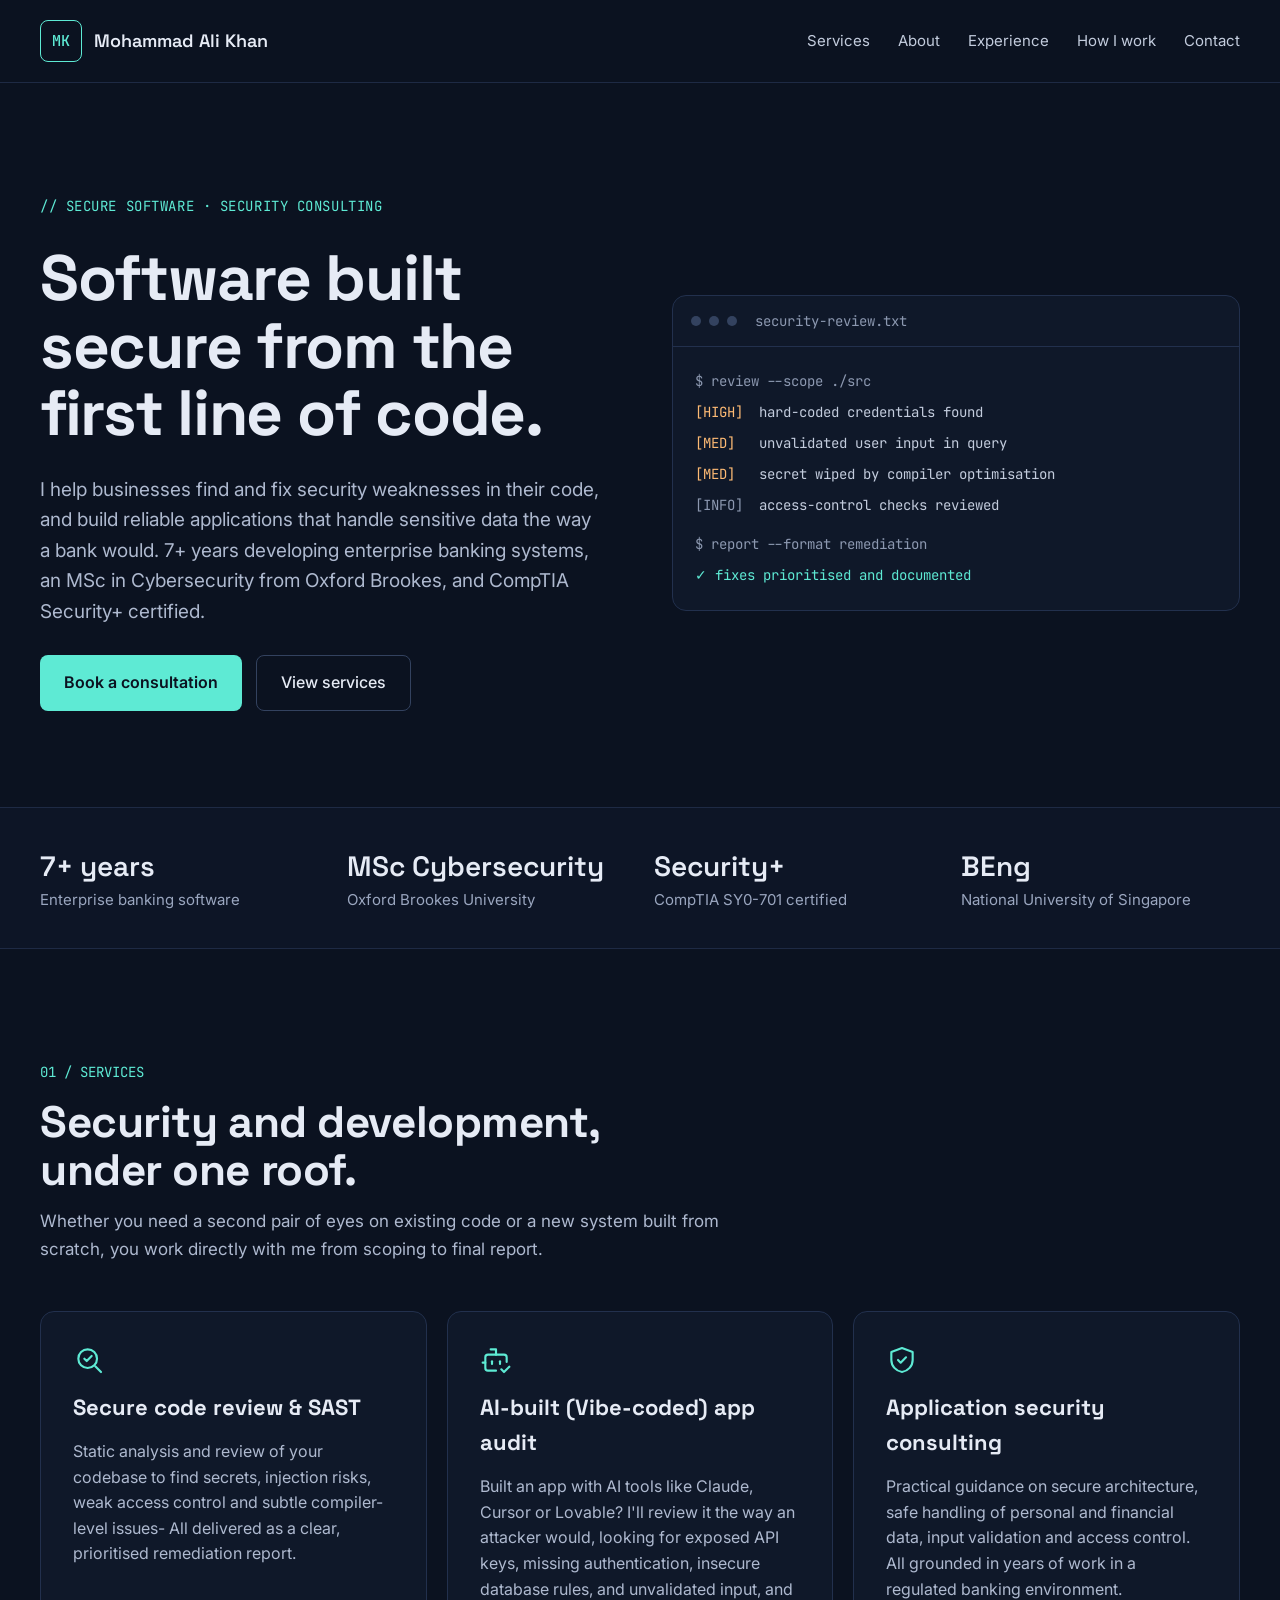
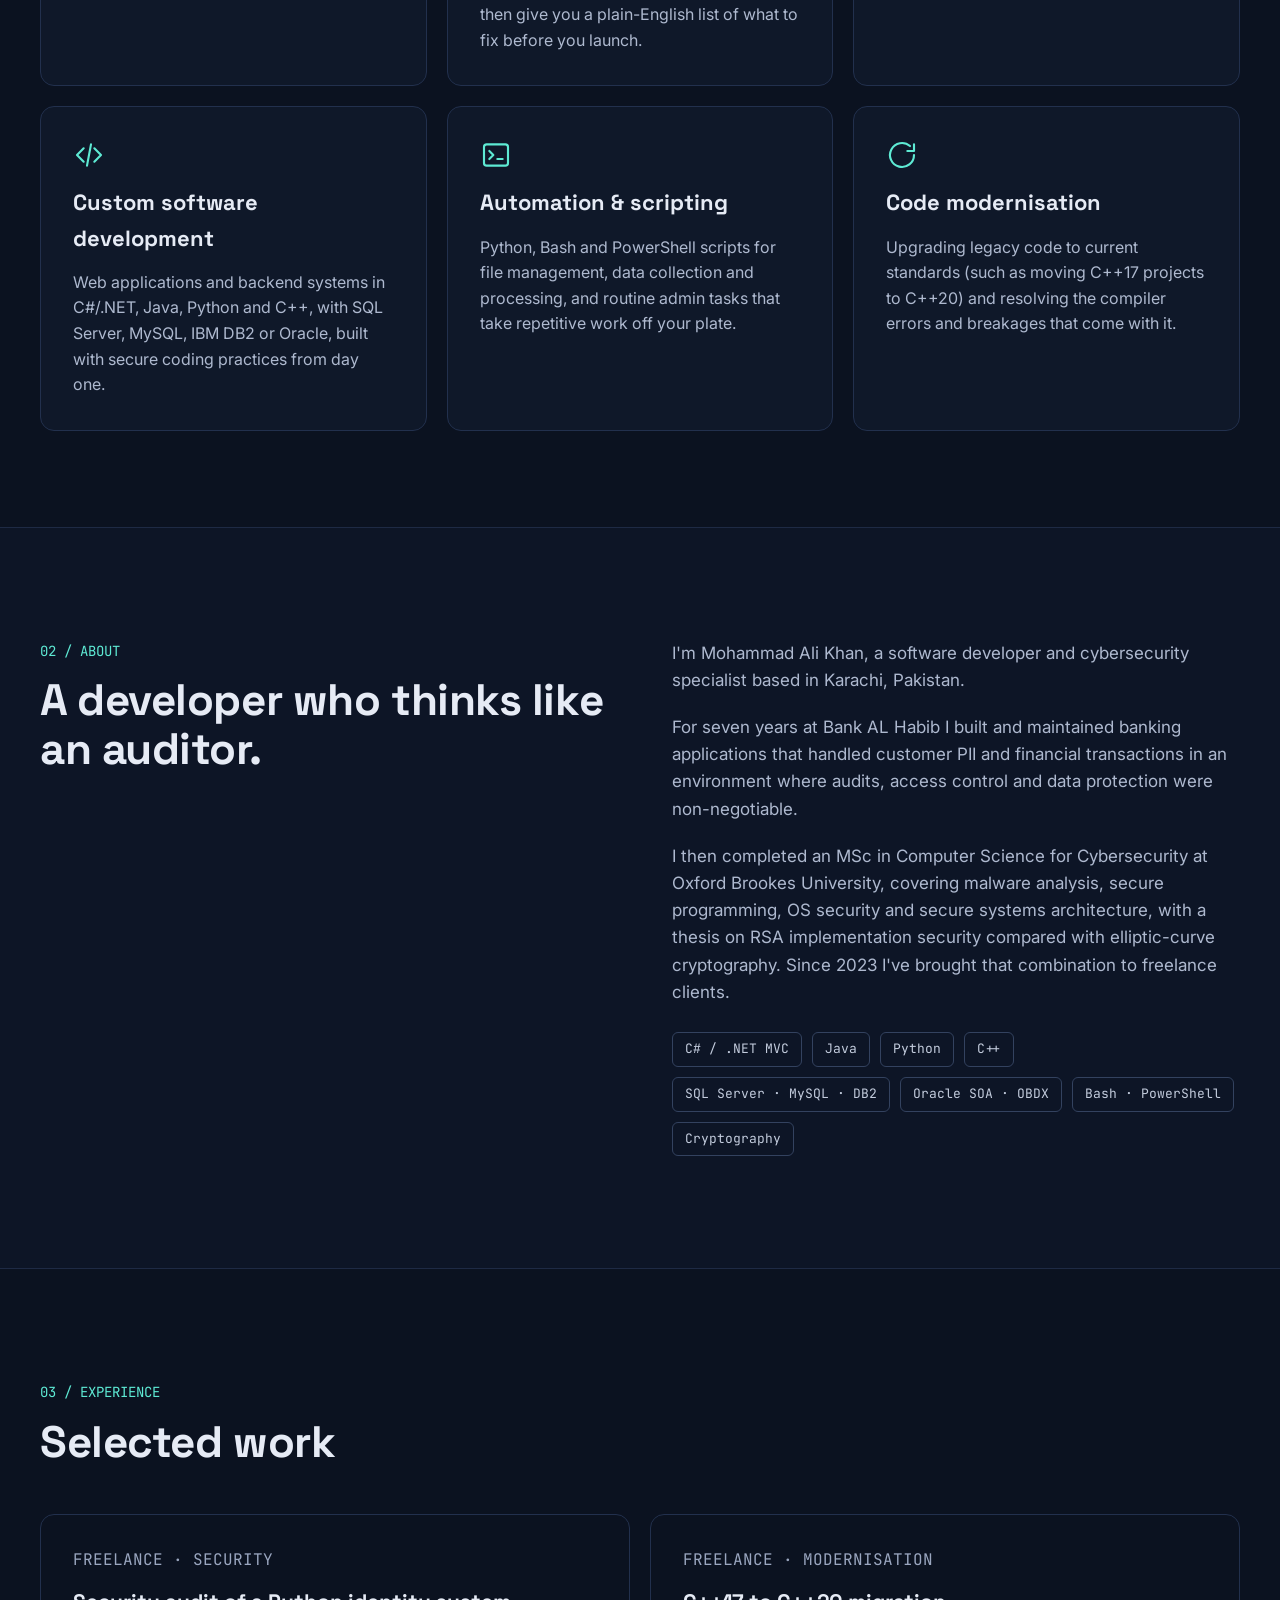
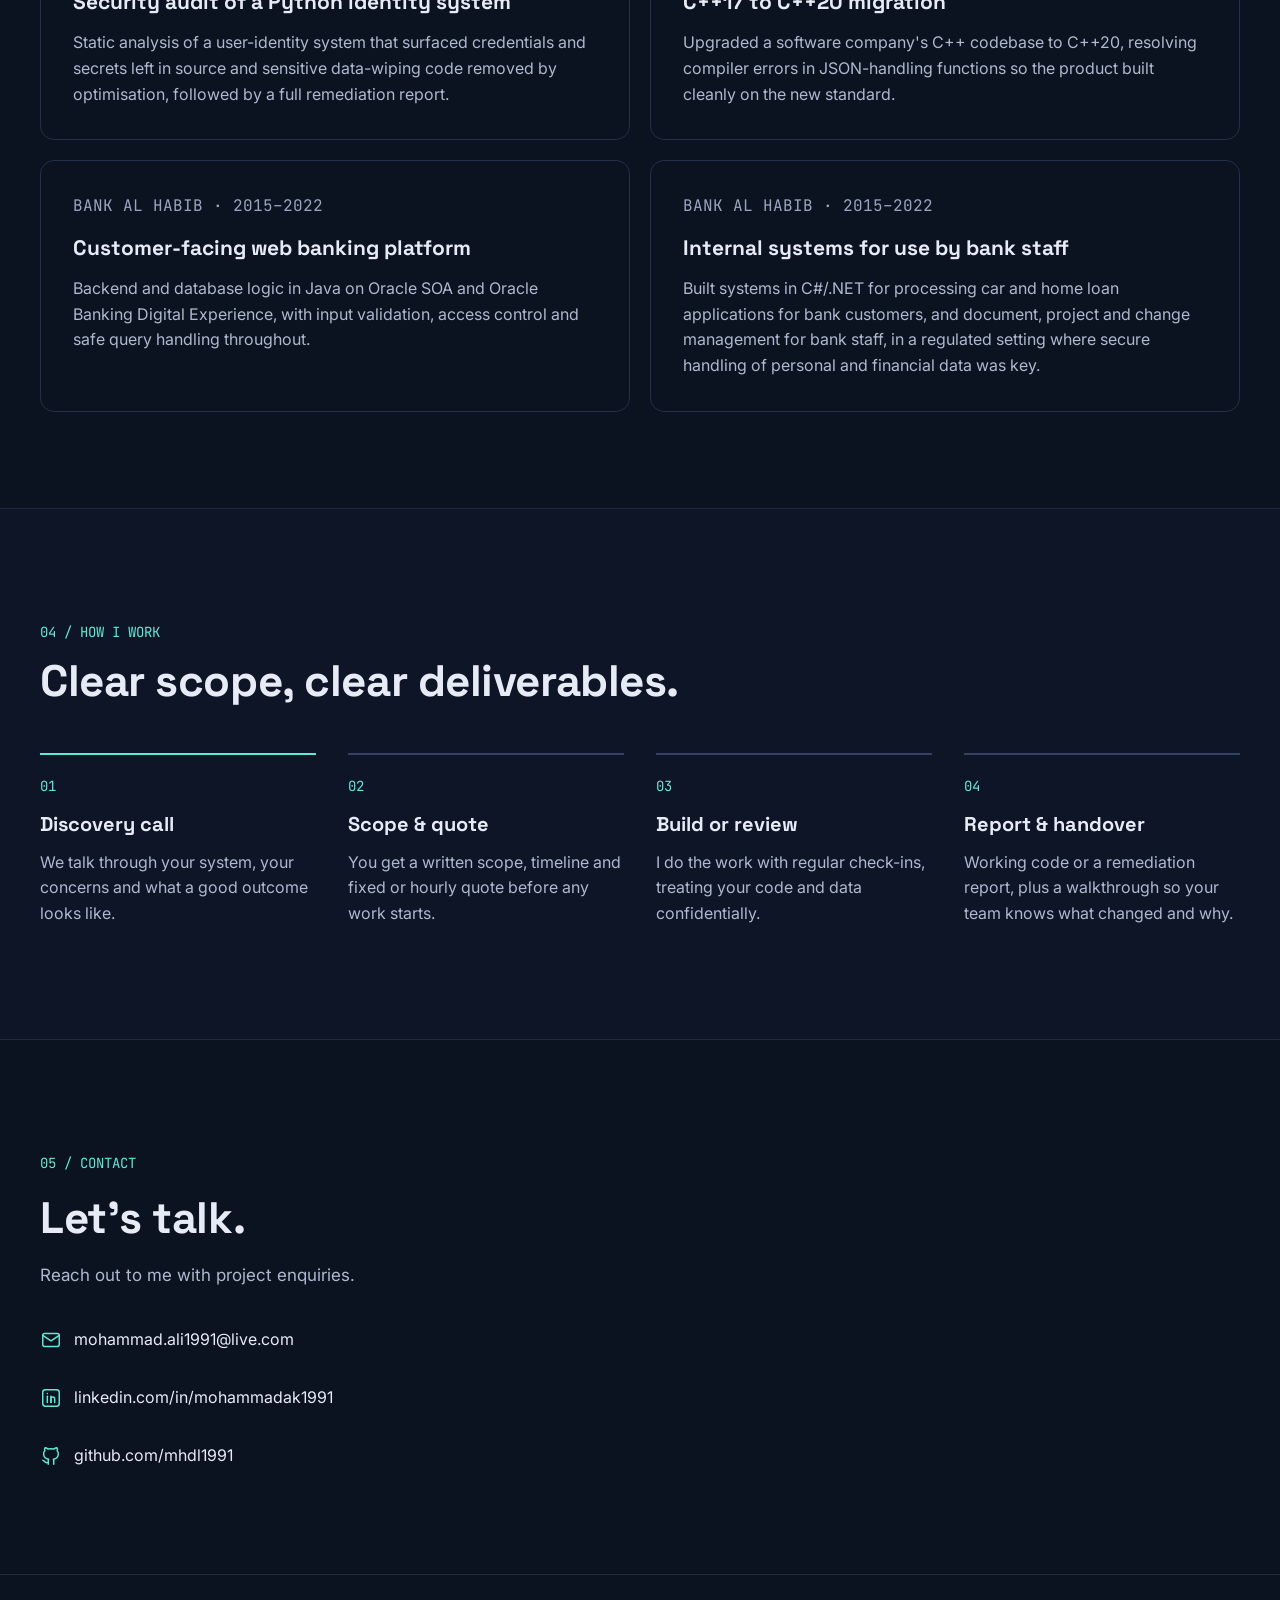
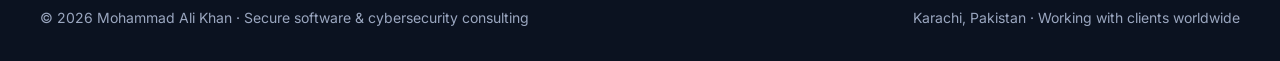
==== index.html @ 5bd1a035 "Updating the site Updating the site, need to check to make sure it goes to the new one" ====
<!doctype html>
<html lang="en">
<head>
<meta charset="utf-8">
<title>Mohammad Ali Khan - Secure Software &amp; Cybersecurity Consulting</title>
<meta name="viewport" content="width=device-width, initial-scale=1">
<link rel="preconnect" href="https://fonts.googleapis.com">
<link href="https://fonts.googleapis.com/css2?family=Inter:wght@400;500;600&amp;family=Space+Grotesk:wght@500;600;700&amp;family=JetBrains+Mono:wght@400;500&amp;display=swap" rel="stylesheet">
<link rel="stylesheet" href="styles.css">
</head>
<body>

<header class="site-header">
  <nav class="container nav" aria-label="Main">
    <a href="#top" class="brand">
      <span class="brand-mark">MK</span>
      <span class="brand-name">Mohammad Ali Khan</span>
    </a>
    <div class="nav-links">
      <a href="#services">Services</a>
      <a href="#about">About</a>
      <a href="#experience">Experience</a>
      <a href="#process">How I work</a>
      <a href="#contact">Contact</a>
    </div>
  </nav>
</header>

<main>

  <!-- ===== Hero ===== -->
  <section id="top" class="container hero">
    <div class="hero-copy">
      <p class="eyebrow">// SECURE SOFTWARE · SECURITY CONSULTING</p>
      <h1 class="hero-title">Software built secure from the first line of code.</h1>
      <p class="hero-lead">I help businesses find and fix security weaknesses in their code, and build reliable applications that handle sensitive data the way a bank would. 7+ years developing enterprise banking systems, an MSc in Cybersecurity from Oxford Brookes, and CompTIA Security+ certified.</p>
      <div class="hero-actions">
        <a href="#contact" class="btn btn-primary">Book a consultation</a>
        <a href="#services" class="btn btn-outline">View services</a>
      </div>
    </div>

    <div class="terminal">
      <div class="terminal-bar">
        <span class="terminal-dot"></span>
        <span class="terminal-dot"></span>
        <span class="terminal-dot"></span>
        <span class="terminal-file">security-review.txt</span>
      </div>
      <div class="terminal-body">
        <div class="t-cmd">$ review --scope ./src</div>
        <div><span class="t-label t-warn">[HIGH]</span> <span class="t-text">hard-coded credentials found</span></div>
        <div><span class="t-label t-warn">[MED]</span> <span class="t-text">unvalidated user input in query</span></div>
        <div><span class="t-label t-warn">[MED]</span> <span class="t-text">secret wiped by compiler optimisation</span></div>
        <div><span class="t-label t-info">[INFO]</span> <span class="t-text">access-control checks reviewed</span></div>
        <div class="t-cmd t-cmd-gap">$ report --format remediation</div>
        <div class="t-ok">✓ fixes prioritised and documented</div>
      </div>
    </div>
  </section>

  <!-- ===== Credentials ===== -->
  <section class="credentials" aria-label="Credentials">
    <div class="container credentials-grid">
      <div><p class="cred-value">7+ years</p><p class="cred-label">Enterprise banking software</p></div>
      <div><p class="cred-value">MSc Cybersecurity</p><p class="cred-label">Oxford Brookes University</p></div>
      <div><p class="cred-value">Security+</p><p class="cred-label">CompTIA SY0-701 certified</p></div>
      <div><p class="cred-value">BEng</p><p class="cred-label">National University of Singapore</p></div>
    </div>
  </section>

  <!-- ===== Services ===== -->
  <section id="services" class="container section stack-lg">
    <div class="section-head">
      <p class="eyebrow">01 / SERVICES</p>
      <h2 class="section-title">Security and development, under one roof.</h2>
      <p class="muted">Whether you need a second pair of eyes on existing code or a new system built from scratch, you work directly with me from scoping to final report.</p>
    </div>

    <div class="card-grid">
      <article class="card card-filled">
        <svg class="icon" aria-hidden="true" width="32" height="32" viewBox="0 0 24 24" fill="none" stroke-width="1.6" stroke-linecap="round" stroke-linejoin="round"><circle cx="11" cy="11" r="7"></circle><path d="M21 21l-4.3-4.3"></path><path d="M8.5 11l1.8 1.8L14 9"></path></svg>
        <h3>Secure code review &amp; SAST</h3>
        <p>Static analysis and review of your codebase to find secrets, injection risks, weak access control and subtle compiler-level issues- All delivered as a clear, prioritised remediation report.</p>
      </article>
	  
	  <article class="card card-filled">
		<svg class="icon" aria-hidden="true" width="32" height="32" viewBox="0 0 24 24" fill="none" stroke-width="1.6" stroke-linecap="round" stroke-linejoin="round"><path d="M12 8V4H8"/><path d="M15 13v2"/><path d="m16 19 2 2 4-4"/><path d="M2 14h2"/><path d="M20 13.5V10a2 2 0 0 0-2-2H6a2 2 0 0 0-2 2v8a2 2 0 0 0 2 2h6"/><path d="M9 13v2"/></svg>
        <h3>AI-built (Vibe-coded) app audit</h3>
        <p>Built an app with AI tools like Claude, Cursor or Lovable? I'll review it the way an attacker would, looking for exposed API keys, missing authentication, insecure database rules, and unvalidated input, and then give you a plain-English list of what to fix before you launch.</p>
      </article>

      <article class="card card-filled">
        <svg class="icon" aria-hidden="true" width="32" height="32" viewBox="0 0 24 24" fill="none" stroke-width="1.6" stroke-linecap="round" stroke-linejoin="round"><path d="M12 3l8 3v6c0 4.5-3.4 8.2-8 9-4.6-.8-8-4.5-8-9V6l8-3z"></path><path d="M9 12l2 2 4-4"></path></svg>
        <h3>Application security consulting</h3>
        <p>Practical guidance on secure architecture, safe handling of personal and financial data, input validation and access control. All grounded in years of work in a regulated banking environment.</p>
      </article>

      <article class="card card-filled">
        <svg class="icon" aria-hidden="true" width="32" height="32" viewBox="0 0 24 24" fill="none" stroke-width="1.6" stroke-linecap="round" stroke-linejoin="round"><path d="M8 7l-5 5 5 5"></path><path d="M16 7l5 5-5 5"></path><path d="M13.5 4l-3 16"></path></svg>
        <h3>Custom software development</h3>
        <p>Web applications and backend systems in C#/.NET, Java, Python and C++, with SQL Server, MySQL, IBM DB2 or Oracle, built with secure coding practices from day one.</p>
      </article>

      <article class="card card-filled">
        <svg class="icon" aria-hidden="true" width="32" height="32" viewBox="0 0 24 24" fill="none" stroke-width="1.6" stroke-linecap="round" stroke-linejoin="round"><rect x="3" y="4" width="18" height="16" rx="2"></rect><path d="M7 9l3 3-3 3"></path><path d="M13 15h4"></path></svg>
        <h3>Automation &amp; scripting</h3>
        <p>Python, Bash and PowerShell scripts for file management, data collection and processing, and routine admin tasks that take repetitive work off your plate.</p>
      </article>

      <article class="card card-filled">
        <svg class="icon" aria-hidden="true" width="32" height="32" viewBox="0 0 24 24" fill="none" stroke-width="1.6" stroke-linecap="round" stroke-linejoin="round"><path d="M21 12a9 9 0 1 1-3-6.7"></path><path d="M21 4v5h-5"></path></svg>
        <h3>Code modernisation</h3>
        <p>Upgrading legacy code to current standards (such as moving C++17 projects to C++20) and resolving the compiler errors and breakages that come with it.</p>
      </article>

      <!-- <article class="card card-filled"> -->
        <!-- <svg class="icon" aria-hidden="true" width="32" height="32" viewBox="0 0 24 24" fill="none" stroke-width="1.6" stroke-linecap="round" stroke-linejoin="round"><path d="M9 3h6"></path><path d="M10 3v5L5 18a2 2 0 0 0 1.8 3h10.4A2 2 0 0 0 19 18l-5-10V3"></path><path d="M7.5 14h9"></path></svg> -->
        <!-- <h3>Testing &amp; QA</h3> -->
        <!-- <p>Hands-on testing of software to uncover bugs and usability problems before your users do, with a structured feedback report your team can act on.</p> -->
      <!-- </article> -->
    </div>
  </section>

  <!-- ===== About ===== -->
  <section id="about" class="section-alt">
    <div class="container two-col">
      <div class="section-head">
        <p class="eyebrow">02 / ABOUT</p>
        <h2 class="section-title">A developer who thinks like an auditor.</h2>
      </div>
      <div class="about-body">
        <p>I'm Mohammad Ali Khan, a software developer and cybersecurity specialist based in Karachi, Pakistan.</p>
        <p>For seven years at Bank AL Habib I built and maintained banking applications that handled customer PII and financial transactions in an environment where audits, access control and data protection were non-negotiable.</p>
        <p>I then completed an MSc in Computer Science for Cybersecurity at Oxford Brookes University, covering malware analysis, secure programming, OS security and secure systems architecture, with a thesis on RSA implementation security compared with elliptic-curve cryptography. Since 2023 I've brought that combination to freelance clients.</p>
        <div class="chips">
          <span class="chip">C# / .NET MVC</span>
          <span class="chip">Java</span>
          <span class="chip">Python</span>
          <span class="chip">C++</span>
          <span class="chip">SQL Server · MySQL · DB2</span>
          <span class="chip">Oracle SOA · OBDX</span>
          <span class="chip">Bash · PowerShell</span>
          <span class="chip">Cryptography</span>
        </div>
      </div>
    </div>
  </section>

  <!-- ===== Experience ===== -->
  <section id="experience" class="container section stack-lg">
    <div class="section-head">
      <p class="eyebrow">03 / EXPERIENCE</p>
      <h2 class="section-title">Selected work</h2>
    </div>

    <div class="card-grid card-grid-wide">
      <article class="card card-tight">
        <p class="card-tag">FREELANCE · SECURITY</p>
        <h3>Security audit of a Python identity system</h3>
        <p>Static analysis of a user-identity system that surfaced credentials and secrets left in source and sensitive data-wiping code removed by optimisation, followed by a full remediation report.</p>
      </article>

      <article class="card card-tight">
        <p class="card-tag">FREELANCE · MODERNISATION</p>
        <h3>C++17 to C++20 migration</h3>
        <p>Upgraded a software company's C++ codebase to C++20, resolving compiler errors in JSON-handling functions so the product built cleanly on the new standard.</p>
      </article>

      <article class="card card-tight">
        <p class="card-tag">BANK AL HABIB · 2015–2022</p>
        <h3>Customer-facing web banking platform</h3>
        <p>Backend and database logic in Java on Oracle SOA and Oracle Banking Digital Experience, with input validation, access control and safe query handling throughout.</p>
      </article>

      <article class="card card-tight">
        <p class="card-tag">BANK AL HABIB · 2015–2022</p>
        <h3>Internal systems for use by bank staff</h3>
        <p>Built systems in C#/.NET for processing car and home loan applications for bank customers, and document, project and change management for bank staff, in a regulated setting where secure handling of personal and financial data was key.</p>
      </article>
    </div>
  </section>

  <!-- ===== Process ===== -->
  <section id="process" class="section-alt">
    <div class="container stack-lg">
      <div class="section-head">
        <p class="eyebrow">04 / HOW I WORK</p>
        <h2 class="section-title">Clear scope, clear deliverables.</h2>
      </div>
      <ol class="steps">
        <li class="step">
          <span class="step-num">01</span>
          <h3>Discovery call</h3>
          <p>We talk through your system, your concerns and what a good outcome looks like.</p>
        </li>
        <li class="step">
          <span class="step-num">02</span>
          <h3>Scope &amp; quote</h3>
          <p>You get a written scope, timeline and fixed or hourly quote before any work starts.</p>
        </li>
        <li class="step">
          <span class="step-num">03</span>
          <h3>Build or review</h3>
          <p>I do the work with regular check-ins, treating your code and data confidentially.</p>
        </li>
        <li class="step">
          <span class="step-num">04</span>
          <h3>Report &amp; handover</h3>
          <p>Working code or a remediation report, plus a walkthrough so your team knows what changed and why.</p>
        </li>
      </ol>
    </div>
  </section>

  <!-- ===== Contact ===== -->
  <section id="contact" class="container section two-col">
    <div class="contact-info">
      <p class="eyebrow">05 / CONTACT</p>
      <h2 class="section-title">Let's talk.</h2>
      <p class="muted">Reach out to me with project enquiries.</p>
      <div class="contact-links">
        <a href="mailto:mohammad.ali1991@live.com">
          <svg class="icon" aria-hidden="true" width="22" height="22" viewBox="0 0 24 24" fill="none" stroke-width="1.6" stroke-linecap="round" stroke-linejoin="round"><rect x="3" y="5" width="18" height="14" rx="2"></rect><path d="M3 7l9 6 9-6"></path></svg>
          mohammad.ali1991@live.com</a>
        <a href="https://www.linkedin.com/in/mohammadak1991">
          <svg class="icon" aria-hidden="true" width="22" height="22" viewBox="0 0 24 24" fill="none" stroke-width="1.6" stroke-linecap="round" stroke-linejoin="round"><rect x="3" y="3" width="18" height="18" rx="3"></rect><path d="M8 10v7"></path><path d="M8 7v.01"></path><path d="M12 17v-4a2 2 0 0 1 4 0v4"></path><path d="M12 10v7"></path></svg>
          linkedin.com/in/mohammadak1991</a>
        <a href="https://github.com/mhdl1991">
          <svg class="icon" aria-hidden="true" width="22" height="22" viewBox="0 0 24 24" fill="none" stroke-width="1.6" stroke-linecap="round" stroke-linejoin="round"><path d="M9 19c-4 1.3-4-2-6-2.5"></path><path d="M15 21v-3.5c0-1 .1-1.4-.5-2 2.8-.3 5.5-1.4 5.5-6a4.6 4.6 0 0 0-1.3-3.2 4.2 4.2 0 0 0-.1-3.2s-1.1-.3-3.5 1.3a12 12 0 0 0-6.2 0C6.5 2.8 5.4 3.1 5.4 3.1a4.2 4.2 0 0 0-.1 3.2A4.6 4.6 0 0 0 4 9.5c0 4.6 2.7 5.7 5.5 6-.6.6-.6 1.2-.5 2V21"></path></svg>
          github.com/mhdl1991</a>
      </div>
    </div>

    <!-- Enquiry form: uncomment once it's connected to a form service (e.g. Formspree).
    <form class="form" aria-label="Project enquiry" action="YOUR-FORM-ENDPOINT" method="POST">
      <div class="field">
        <label for="f-name">Name</label>
        <input id="f-name" name="name" type="text" autocomplete="name" required>
      </div>
      <div class="field">
        <label for="f-email">Email</label>
        <input id="f-email" name="email" type="email" autocomplete="email" required>
      </div>
      <div class="field">
        <label for="f-service">What do you need?</label>
        <select id="f-service" name="service">
          <option>Secure code review / SAST</option>
          <option>Application security consulting</option>
          <option>Custom software development</option>
          <option>Automation &amp; scripting</option>
          <option>Code modernisation</option>
          <option>Testing &amp; QA</option>
          <option>Something else</option>
        </select>
      </div>
      <div class="field">
        <label for="f-msg">Project details</label>
        <textarea id="f-msg" name="message" rows="5"></textarea>
      </div>
      <button type="submit">Send enquiry</button>
    </form>
    -->
  </section>

</main>

<footer class="site-footer">
  <div class="container footer-row">
    <p>© 2026 Mohammad Ali Khan · Secure software &amp; cybersecurity consulting</p>
    <p>Karachi, Pakistan · Working with clients worldwide</p>
  </div>
</footer>

</body>
</html>
---- styles.css ----
/* ==========================================================
   Mohammad Ali Khan — site styles
   Change the colours here and they update across the site.
   ========================================================== */

:root {
  --accent: #5EEAD4;        /* teal: buttons, labels, icons */
  --accent-hover: #99F6E4;
  --warn: #FDBA74;          /* orange severity tags in the terminal */

  --bg: #0B1220;            /* page background */
  --bg-alt: #0D1526;        /* alternating section background */
  --surface: #0F1829;       /* cards */
  --border: #22304D;
  --border-soft: #1E2A44;
  --border-strong: #33425F;

  --text: #E6EBF5;
  --text-soft: #C3CCDD;
  --text-muted: #AEB9CF;
  --text-dim: #9AA6BF;
  --text-faint: #8C98B0;

  --font-body: 'Inter', system-ui, sans-serif;
  --font-head: 'Space Grotesk', sans-serif;
  --font-mono: 'JetBrains Mono', monospace;

  --radius: 14px;
  --radius-sm: 8px;
}

/* ---------- Base ---------- */

html { scroll-behavior: smooth; }

body {
  margin: 0;
  background: var(--bg);
  color: var(--text);
  font-family: var(--font-body);
  font-size: 17px;
  line-height: 1.6;
}

a { color: var(--accent); }
a:hover { color: var(--accent-hover); }

h1, h2, h3 { margin: 0; font-family: var(--font-head); }
p { margin: 0; }

.container {
  max-width: 1200px;
  margin: 0 auto;
  padding-left: 24px;
  padding-right: 24px;
}

.section { padding-top: 112px; padding-bottom: 96px; }
.section-alt {
  background: var(--bg-alt);
  border-top: 1px solid var(--border-soft);
  border-bottom: 1px solid var(--border-soft);
}
.section-alt > .container { padding-top: 112px; padding-bottom: 112px; }

.eyebrow {
  font-family: var(--font-mono);
  font-size: 14px;
  color: var(--accent);
}

.section-head {
  display: flex;
  flex-direction: column;
  gap: 14px;
  max-width: 680px;
}

.section-title {
  font-size: clamp(32px, 3.6vw, 44px);
  line-height: 1.1;
  letter-spacing: -0.01em;
}

.muted { color: var(--text-muted); }

.stack-lg { display: flex; flex-direction: column; gap: 48px; }

.two-col {
  display: grid;
  grid-template-columns: repeat(auto-fit, minmax(min(100%, 420px), 1fr));
  gap: 64px;
}

/* ---------- Buttons ---------- */

.btn {
  display: inline-flex;
  align-items: center;
  padding: 14px 24px;
  border-radius: var(--radius-sm);
  font-size: 16px;
  text-decoration: none;
}
.btn-primary { background: var(--accent); color: var(--bg); font-weight: 600; }
.btn-primary:hover { color: var(--bg); }
.btn-outline { border: 1px solid var(--border-strong); color: var(--text); font-weight: 500; }
.btn-outline:hover { color: var(--text); border-color: var(--accent); }

/* ---------- Header / nav ---------- */

.site-header { border-bottom: 1px solid var(--border-soft); }

.nav {
  display: flex;
  flex-wrap: wrap;
  align-items: center;
  justify-content: space-between;
  gap: 16px;
  padding-top: 20px;
  padding-bottom: 20px;
}

.brand {
  display: flex;
  align-items: center;
  gap: 12px;
  text-decoration: none;
  color: var(--text);
}
.brand:hover { color: var(--text); }

.brand-mark {
  width: 40px;
  height: 40px;
  border: 1.5px solid var(--accent);
  border-radius: var(--radius-sm);
  display: flex;
  align-items: center;
  justify-content: center;
  font-family: var(--font-mono);
  font-size: 15px;
  font-weight: 500;
  color: var(--accent);
}

.brand-name { font-family: var(--font-head); font-weight: 600; font-size: 18px; }

.nav-links {
  display: flex;
  flex-wrap: wrap;
  align-items: center;
  gap: 8px 28px;
  font-size: 15px;
}
.nav-links a { color: var(--text-soft); text-decoration: none; }
.nav-links a:hover { color: var(--accent); }

/* ---------- Hero ---------- */

.hero {
  display: grid;
  grid-template-columns: repeat(auto-fit, minmax(min(100%, 440px), 1fr));
  gap: 64px;
  align-items: center;
  padding-top: 112px;
  padding-bottom: 96px;
}

.hero-copy { display: flex; flex-direction: column; gap: 28px; }
.hero-copy .eyebrow { letter-spacing: 0.04em; }

.hero-title {
  font-size: clamp(40px, 5.2vw, 64px);
  line-height: 1.05;
  font-weight: 700;
  letter-spacing: -0.02em;
}

.hero-lead { font-size: 19px; color: var(--text-muted); max-width: 560px; }

.hero-actions { display: flex; flex-wrap: wrap; gap: 14px; }

/* Terminal card */
.terminal {
  background: var(--surface);
  border: 1px solid var(--border);
  border-radius: var(--radius);
  overflow: hidden;
  font-family: var(--font-mono);
  font-size: 14px;
}
.terminal-bar {
  display: flex;
  align-items: center;
  gap: 8px;
  padding: 14px 18px;
  border-bottom: 1px solid var(--border);
  color: var(--text-faint);
}
.terminal-dot { width: 10px; height: 10px; border-radius: 50%; background: var(--border-strong); }
.terminal-file { margin-left: 10px; }
.terminal-body {
  padding: 24px 22px;
  display: flex;
  flex-direction: column;
  gap: 10px;
  line-height: 1.5;
}
.t-label { display: inline-block; min-width: 7ch; }
.t-cmd { color: var(--text-faint); }
.t-cmd-gap { margin-top: 8px; }
.t-warn { color: var(--warn); }
.t-info { color: var(--text-faint); }
.t-text { color: var(--text-soft); }
.t-ok { color: var(--accent); }

/* ---------- Credentials strip ---------- */

.credentials {
  background: var(--bg-alt);
  border-top: 1px solid var(--border-soft);
  border-bottom: 1px solid var(--border-soft);
}
.credentials-grid {
  display: grid;
  grid-template-columns: repeat(auto-fit, minmax(220px, 1fr));
  gap: 28px;
  padding-top: 36px;
  padding-bottom: 36px;
}
.cred-value { font-family: var(--font-head); font-size: 28px; font-weight: 600; }
.cred-label { color: var(--text-dim); font-size: 15px; }

/* ---------- Cards (services & experience) ---------- */

.card-grid {
  display: grid;
  grid-template-columns: repeat(auto-fit, minmax(min(100%, 340px), 1fr));
  gap: 20px;
}
.card-grid-wide { grid-template-columns: repeat(auto-fit, minmax(min(100%, 520px), 1fr)); }

.card {
  border: 1px solid var(--border);
  border-radius: var(--radius);
  padding: 32px;
  display: flex;
  flex-direction: column;
  gap: 14px;
}
.card-filled { background: var(--surface); }
.card-tight { gap: 12px; }

.card h3 { font-size: 22px; }
.card-tight h3 { font-size: 21px; }
.card p { color: var(--text-muted); font-size: 16px; }

.card-tag {
  font-family: var(--font-mono);
  font-size: 13px;
  color: var(--text-dim) !important;
}

.icon { stroke: var(--accent); }

/* ---------- About ---------- */

.about-body { display: flex; flex-direction: column; gap: 20px; color: var(--text-muted); }

.chips { display: flex; flex-wrap: wrap; gap: 10px; margin-top: 6px; }
.chip {
  font-family: var(--font-mono);
  font-size: 13px;
  color: var(--text-soft);
  border: 1px solid var(--border-strong);
  border-radius: 6px;
  padding: 6px 12px;
}

/* ---------- Process ---------- */

.steps {
  margin: 0;
  padding: 0;
  list-style: none;
  display: grid;
  grid-template-columns: repeat(auto-fit, minmax(240px, 1fr));
  gap: 32px;
}
.step {
  display: flex;
  flex-direction: column;
  gap: 10px;
  border-top: 2px solid var(--border-strong);
  padding-top: 20px;
}
.step:first-child { border-top-color: var(--accent); }
.step-num { font-family: var(--font-mono); font-size: 14px; color: var(--accent); }
.step h3 { font-size: 20px; }
.step p { color: var(--text-muted); font-size: 16px; }

/* ---------- Contact ---------- */

.contact-info { display: flex; flex-direction: column; gap: 20px; }

.contact-links {
  display: flex;
  flex-direction: column;
  gap: 14px;
  margin-top: 8px;
  font-size: 16px;
}
.contact-links a {
  display: flex;
  align-items: center;
  gap: 12px;
  min-height: 44px;
  text-decoration: none;
  color: var(--text);
}
.contact-links a:hover { color: var(--accent); }

/* Enquiry form (currently commented out in index.html) */
.form {
  background: var(--surface);
  border: 1px solid var(--border);
  border-radius: var(--radius);
  padding: 32px;
  display: flex;
  flex-direction: column;
  gap: 18px;
}
.field { display: flex; flex-direction: column; gap: 6px; }
.field label { font-size: 14px; font-weight: 500; color: var(--text-soft); }
.field input,
.field select,
.field textarea {
  background: var(--bg);
  border: 1px solid var(--border-strong);
  border-radius: var(--radius-sm);
  padding: 12px 14px;
  color: var(--text);
  font: inherit;
  font-size: 16px;
  min-height: 44px;
  box-sizing: border-box;
}
.field textarea { resize: vertical; }
.form button {
  background: var(--accent);
  color: var(--bg);
  border: 0;
  border-radius: var(--radius-sm);
  padding: 14px 24px;
  font: inherit;
  font-weight: 600;
  font-size: 16px;
  min-height: 48px;
  cursor: pointer;
}

/* ---------- Footer ---------- */

.site-footer { border-top: 1px solid var(--border-soft); }
.footer-row {
  display: flex;
  flex-wrap: wrap;
  justify-content: space-between;
  gap: 12px;
  padding-top: 32px;
  padding-bottom: 32px;
  font-size: 14px;
  color: var(--text-dim);
}
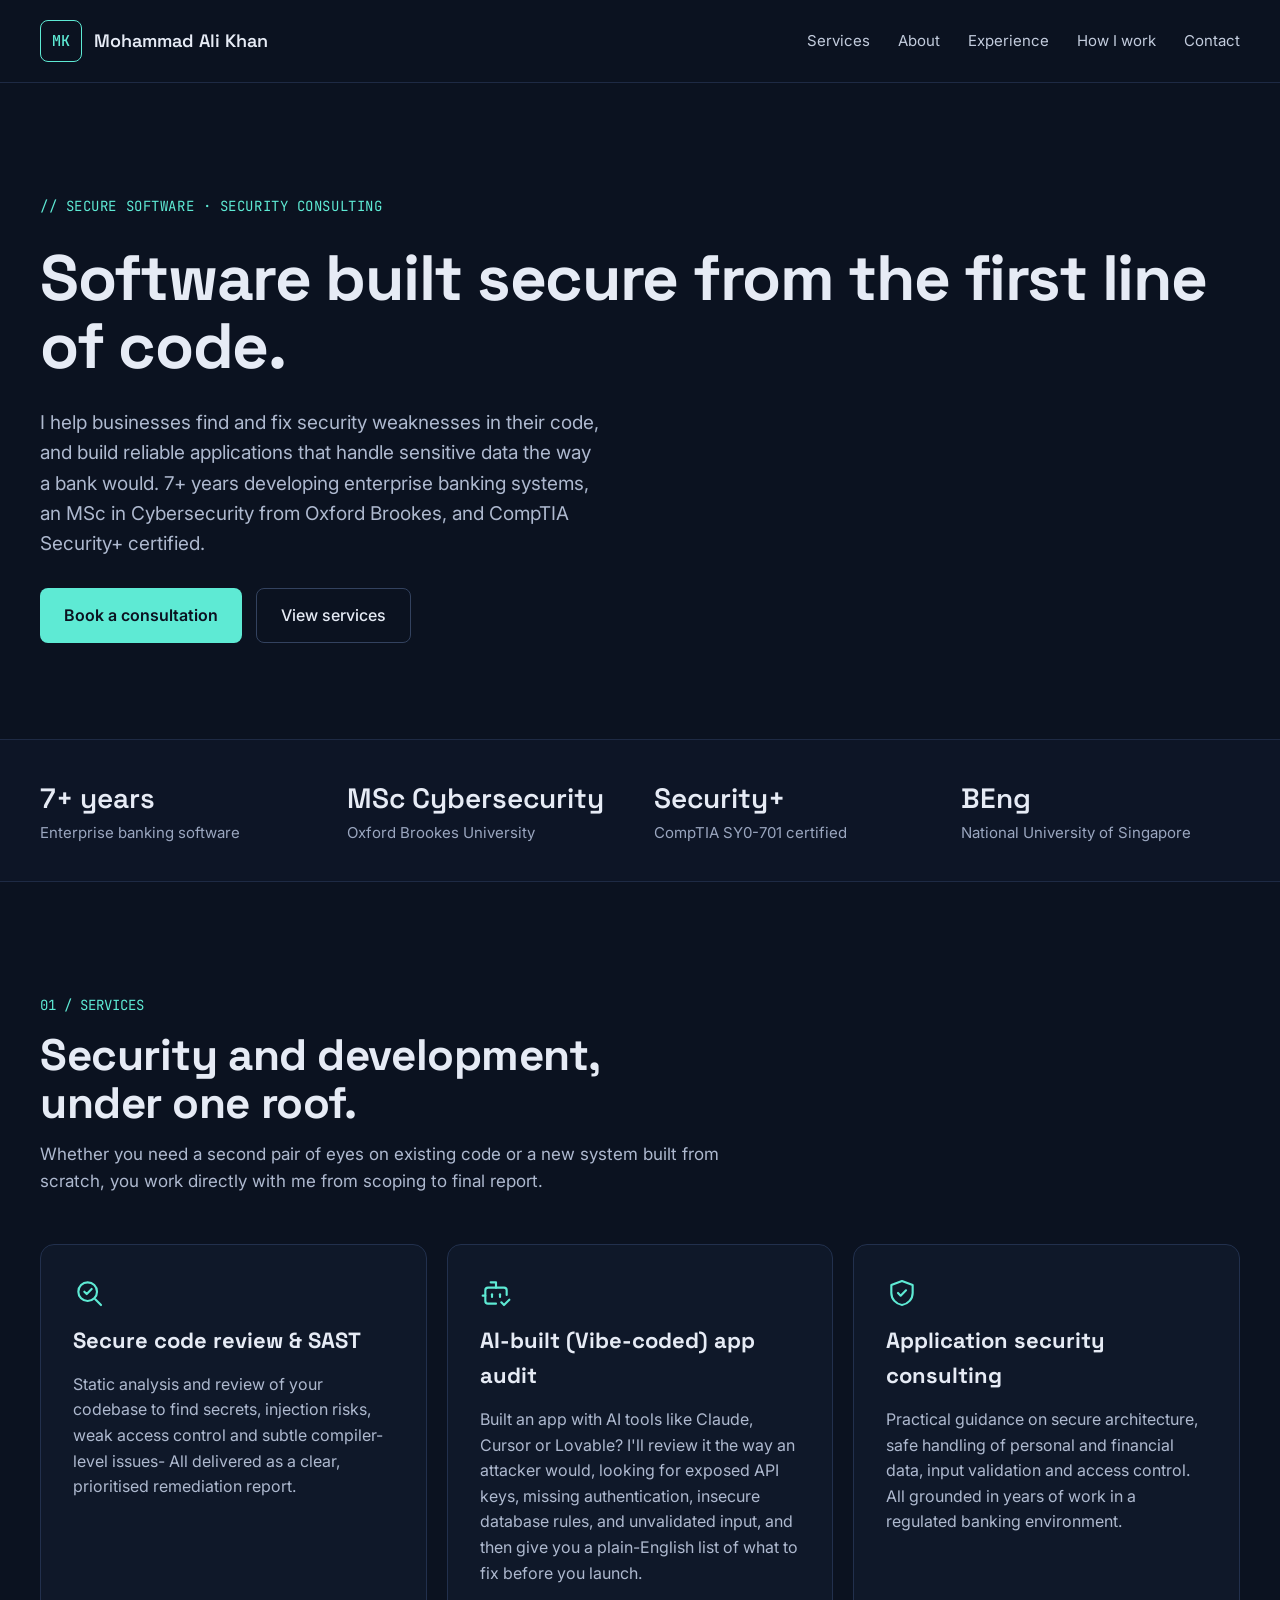
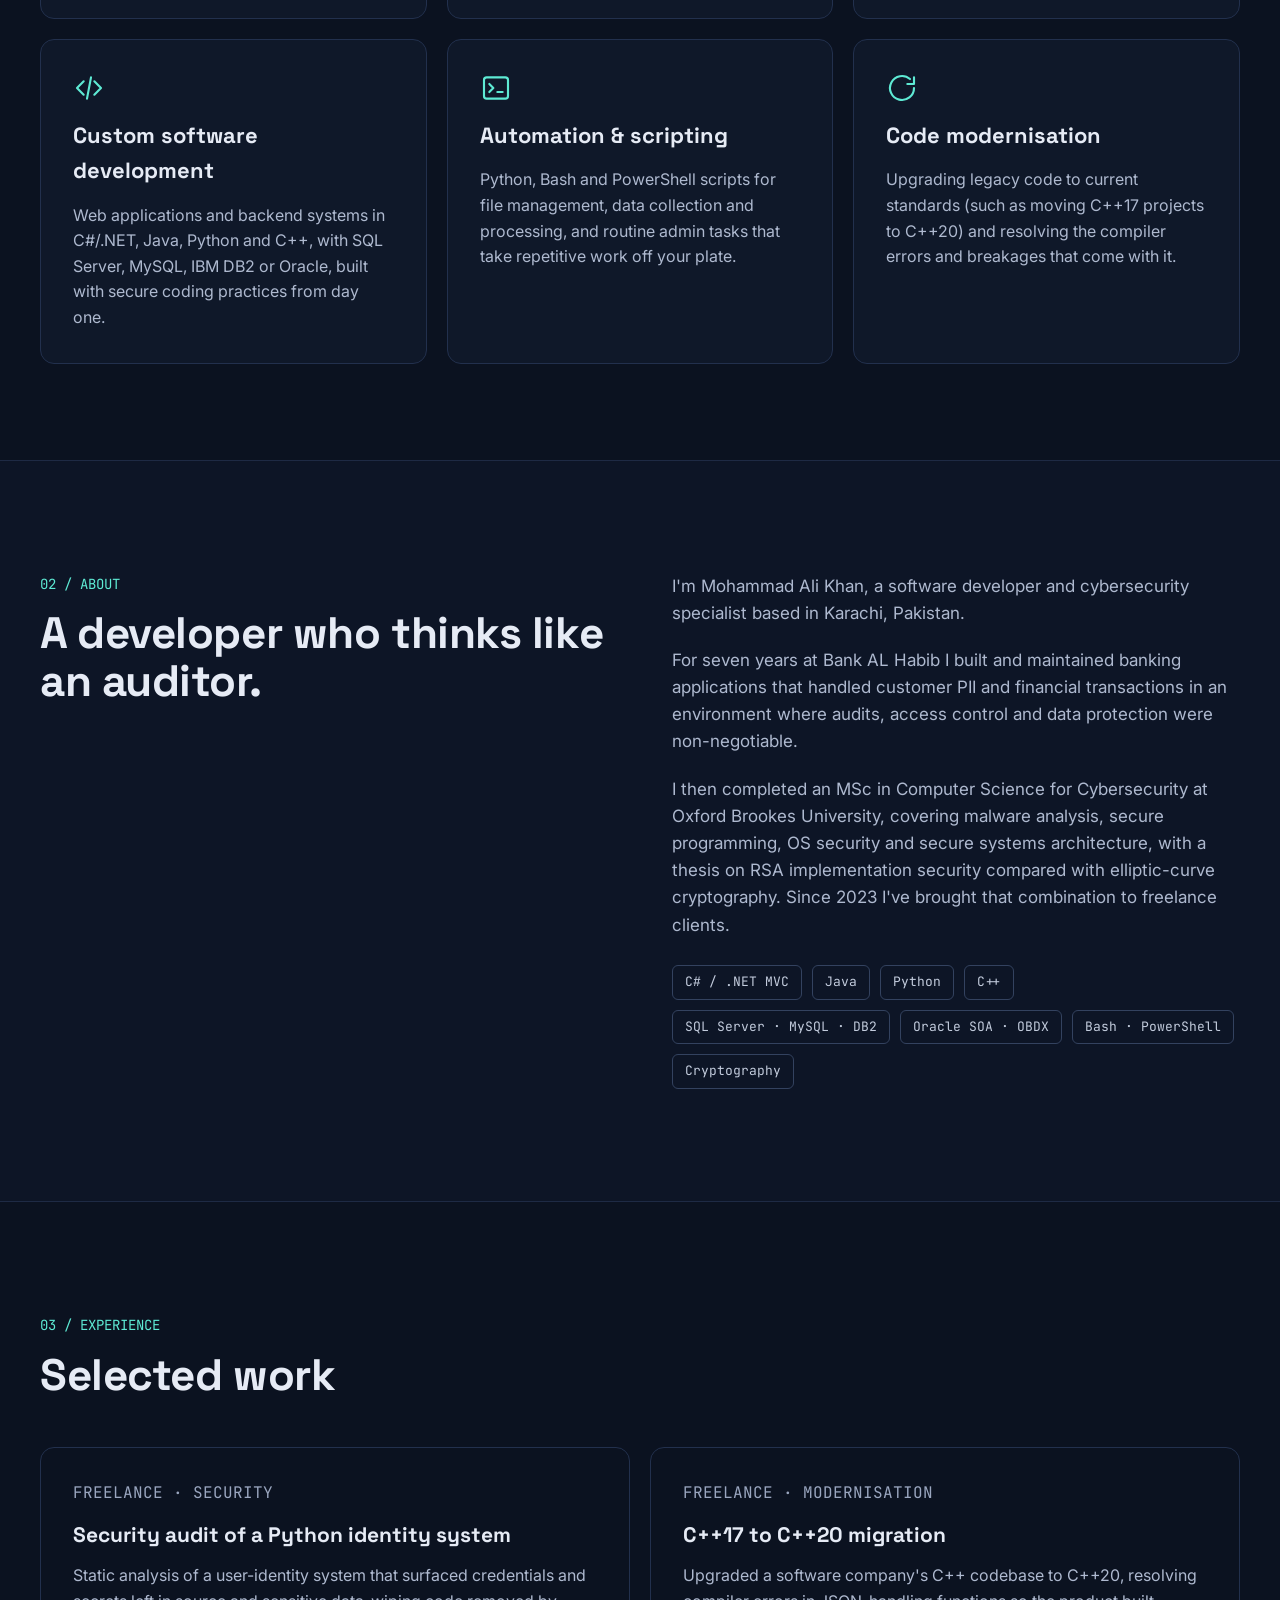
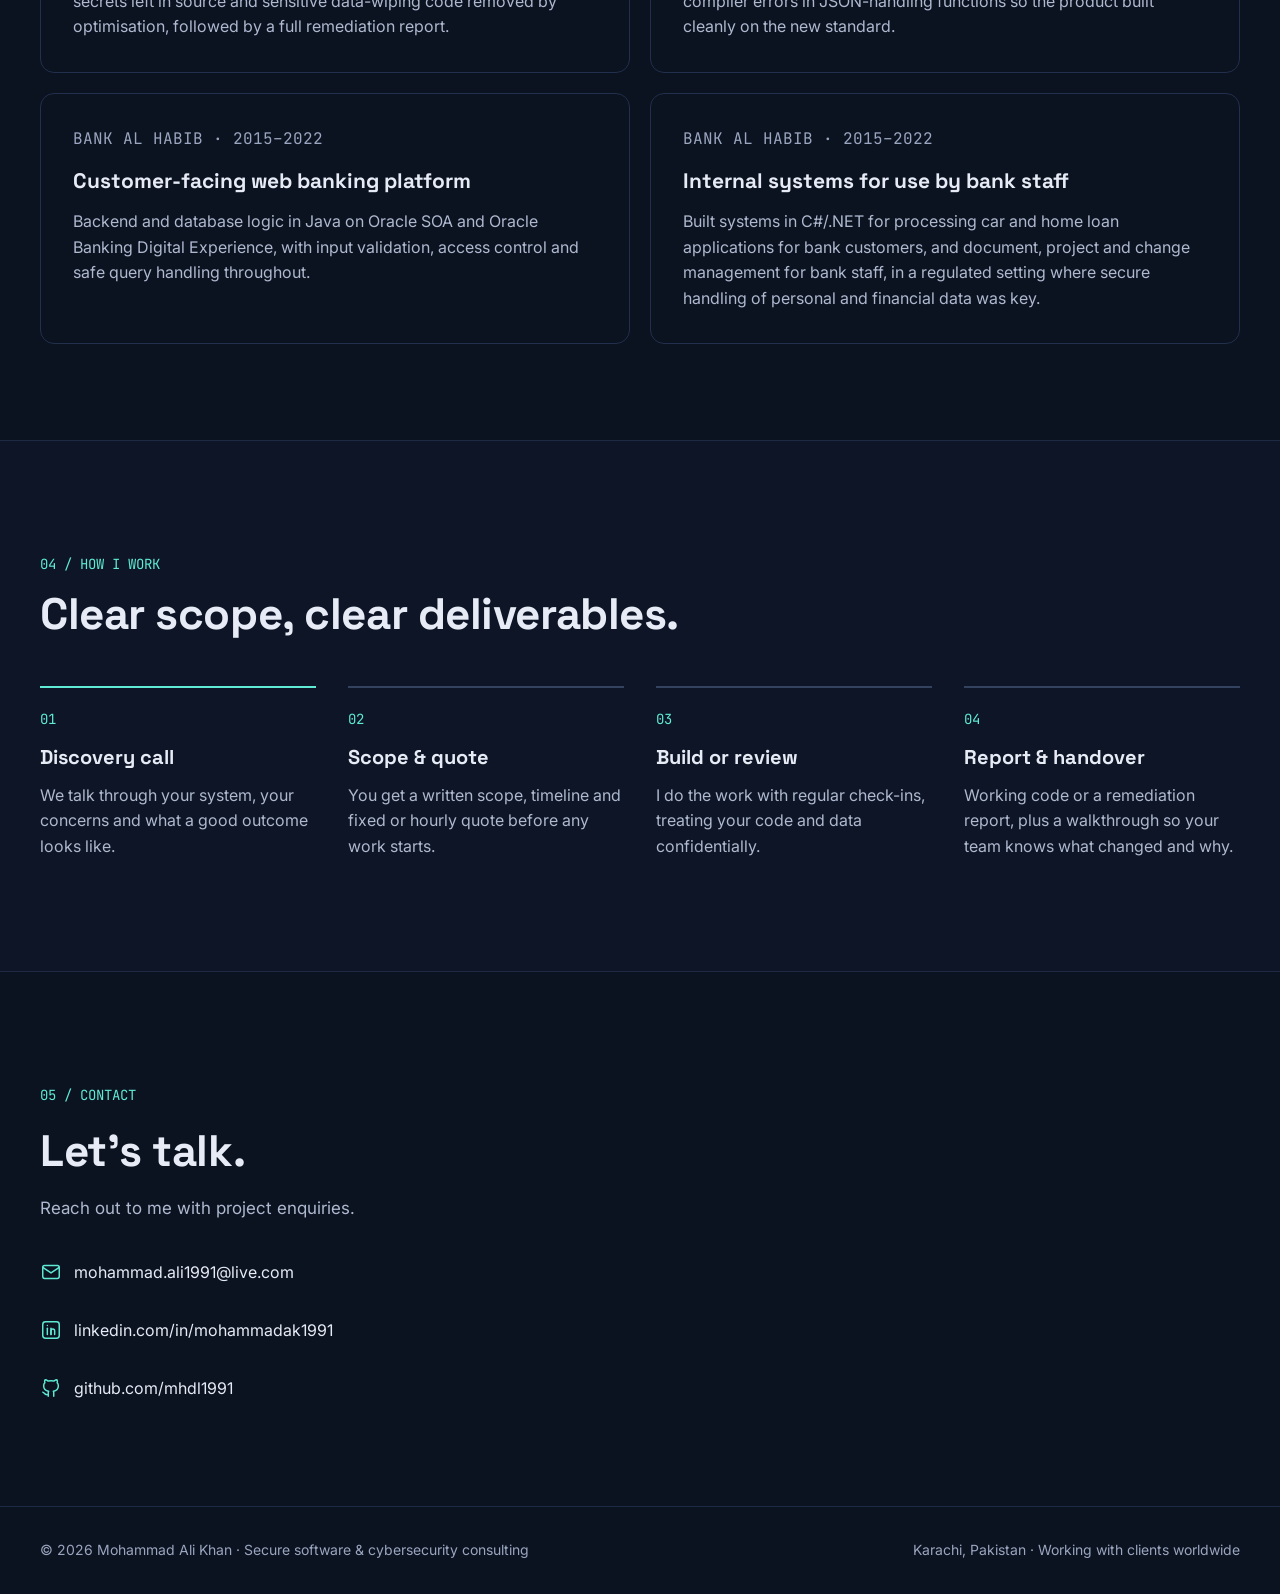
==== commit 07e4b836: "removed illustration it was a bit out of place" ====
--- a/index.html
+++ b/index.html
@@ -40,23 +40,23 @@
       </div>
     </div>
 
-    <div class="terminal">
-      <div class="terminal-bar">
-        <span class="terminal-dot"></span>
-        <span class="terminal-dot"></span>
-        <span class="terminal-dot"></span>
-        <span class="terminal-file">security-review.txt</span>
-      </div>
-      <div class="terminal-body">
-        <div class="t-cmd">$ review --scope ./src</div>
-        <div><span class="t-label t-warn">[HIGH]</span> <span class="t-text">hard-coded credentials found</span></div>
-        <div><span class="t-label t-warn">[MED]</span> <span class="t-text">unvalidated user input in query</span></div>
-        <div><span class="t-label t-warn">[MED]</span> <span class="t-text">secret wiped by compiler optimisation</span></div>
-        <div><span class="t-label t-info">[INFO]</span> <span class="t-text">access-control checks reviewed</span></div>
-        <div class="t-cmd t-cmd-gap">$ report --format remediation</div>
-        <div class="t-ok">✓ fixes prioritised and documented</div>
-      </div>
-    </div>
+    <!-- <div class="terminal"> -->
+      <!-- <div class="terminal-bar"> -->
+        <!-- <span class="terminal-dot"></span> -->
+        <!-- <span class="terminal-dot"></span> -->
+        <!-- <span class="terminal-dot"></span> -->
+        <!-- <span class="terminal-file">security-review.txt</span> -->
+      <!-- </div> -->
+      <!-- <div class="terminal-body"> -->
+        <!-- <div class="t-cmd">$ review --scope ./src</div> -->
+        <!-- <div><span class="t-label t-warn">[HIGH]</span> <span class="t-text">hard-coded credentials found</span></div> -->
+        <!-- <div><span class="t-label t-warn">[MED]</span> <span class="t-text">unvalidated user input in query</span></div> -->
+        <!-- <div><span class="t-label t-warn">[MED]</span> <span class="t-text">secret wiped by compiler optimisation</span></div> -->
+        <!-- <div><span class="t-label t-info">[INFO]</span> <span class="t-text">access-control checks reviewed</span></div> -->
+        <!-- <div class="t-cmd t-cmd-gap">$ report --format remediation</div> -->
+        <!-- <div class="t-ok">✓ fixes prioritised and documented</div> -->
+      <!-- </div> -->
+    <!-- </div> -->
   </section>
 
   <!-- ===== Credentials ===== -->
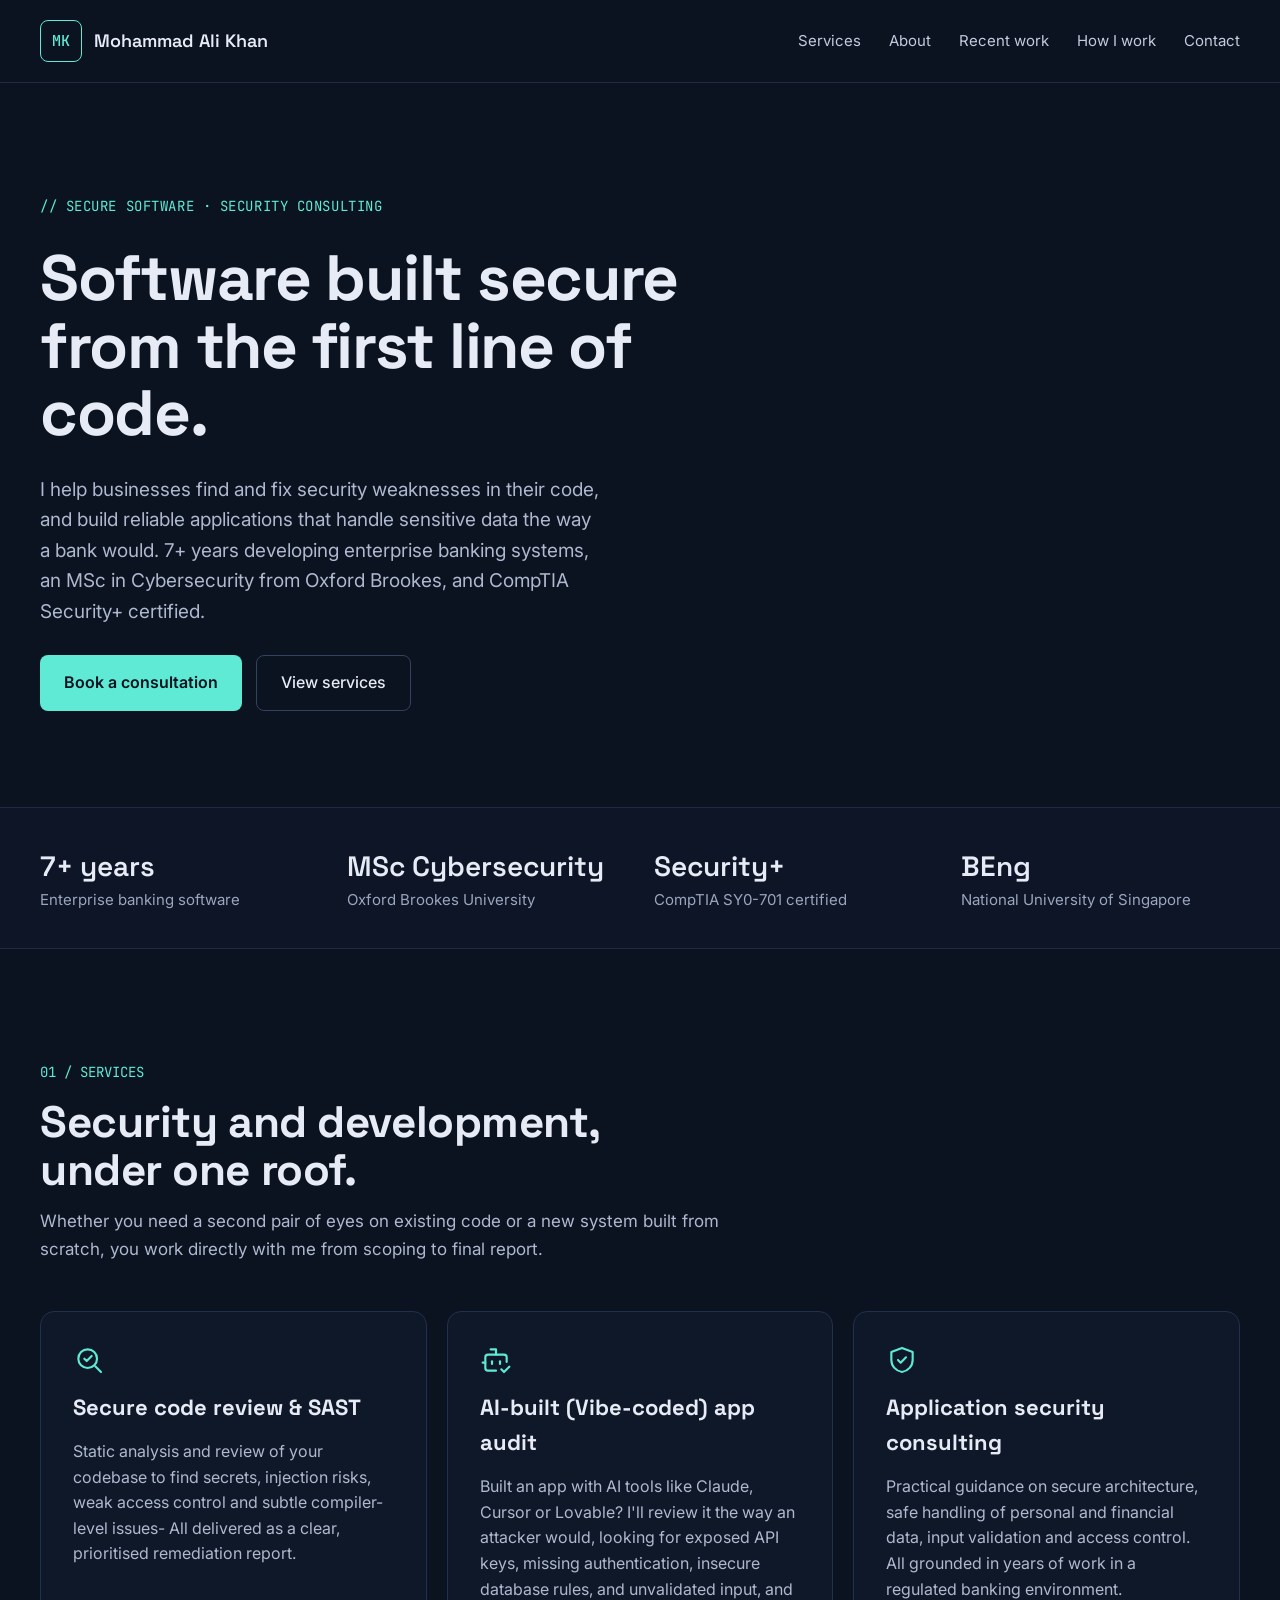
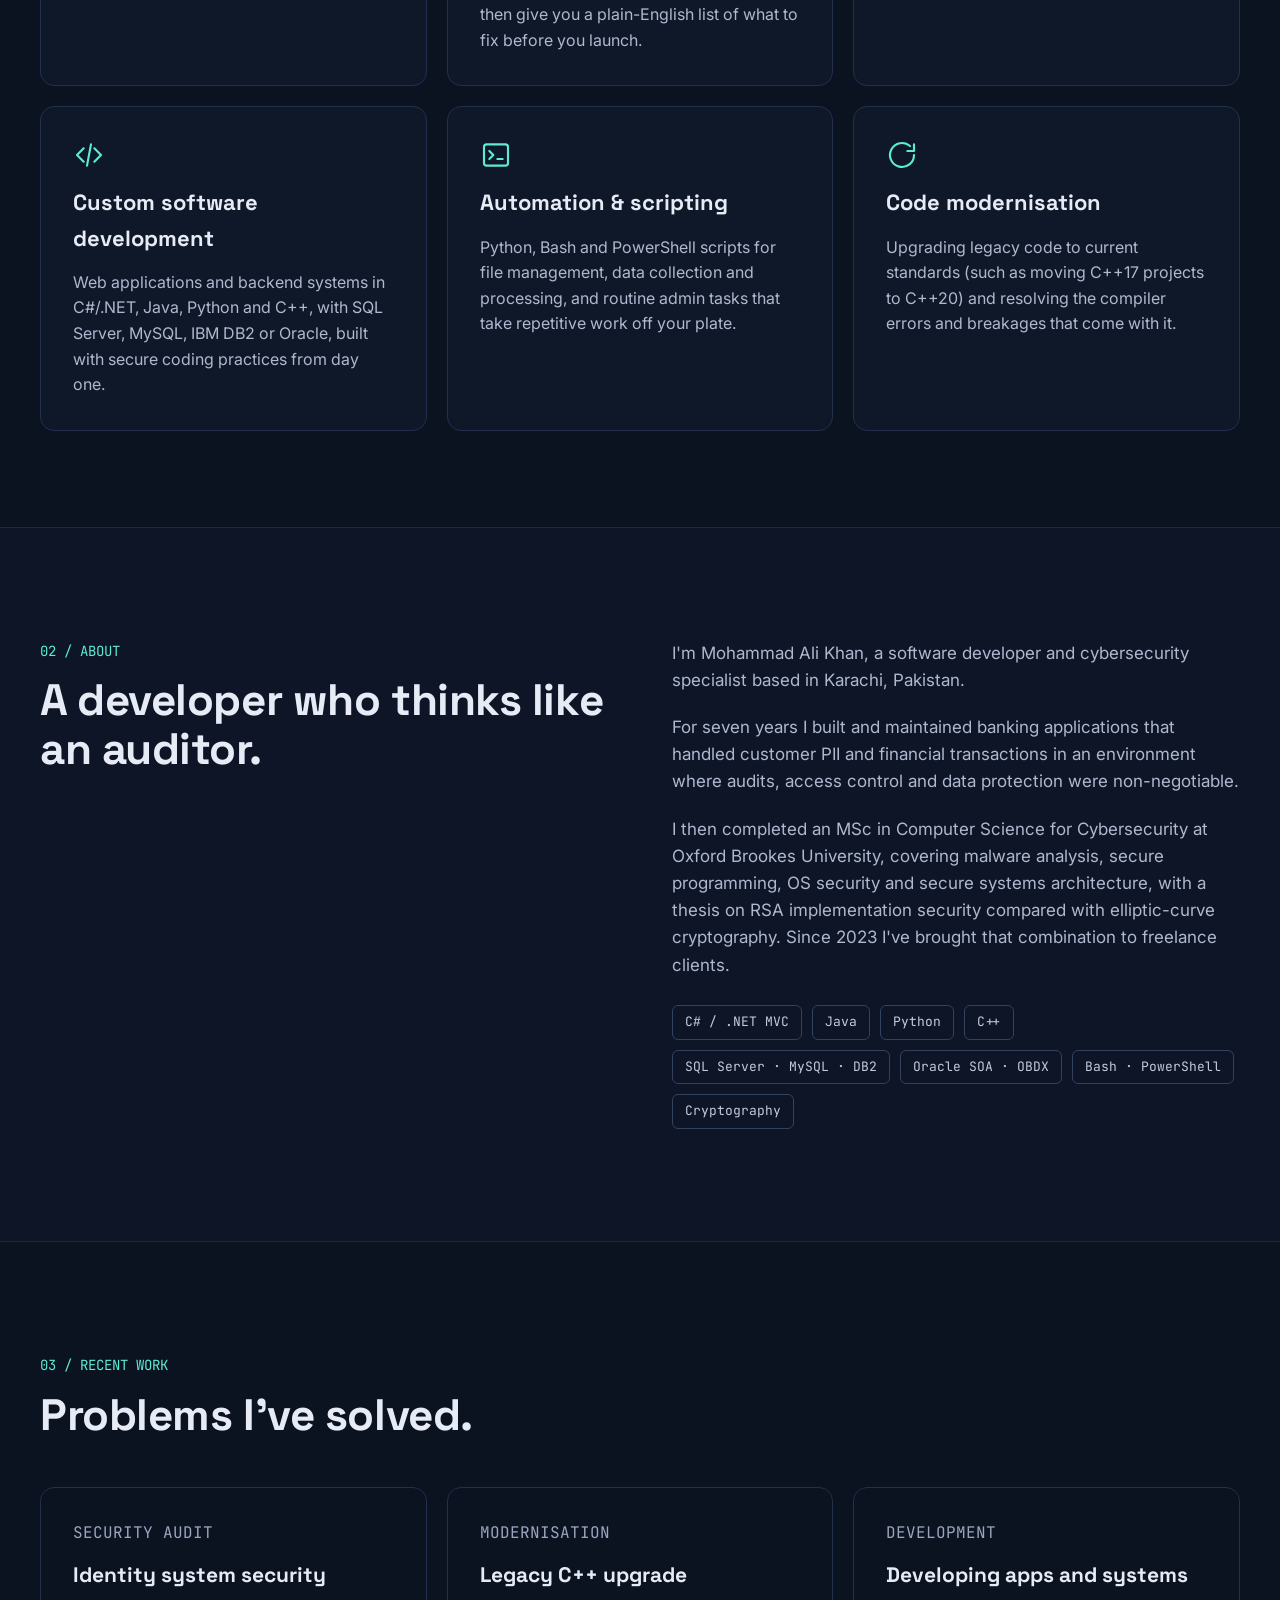
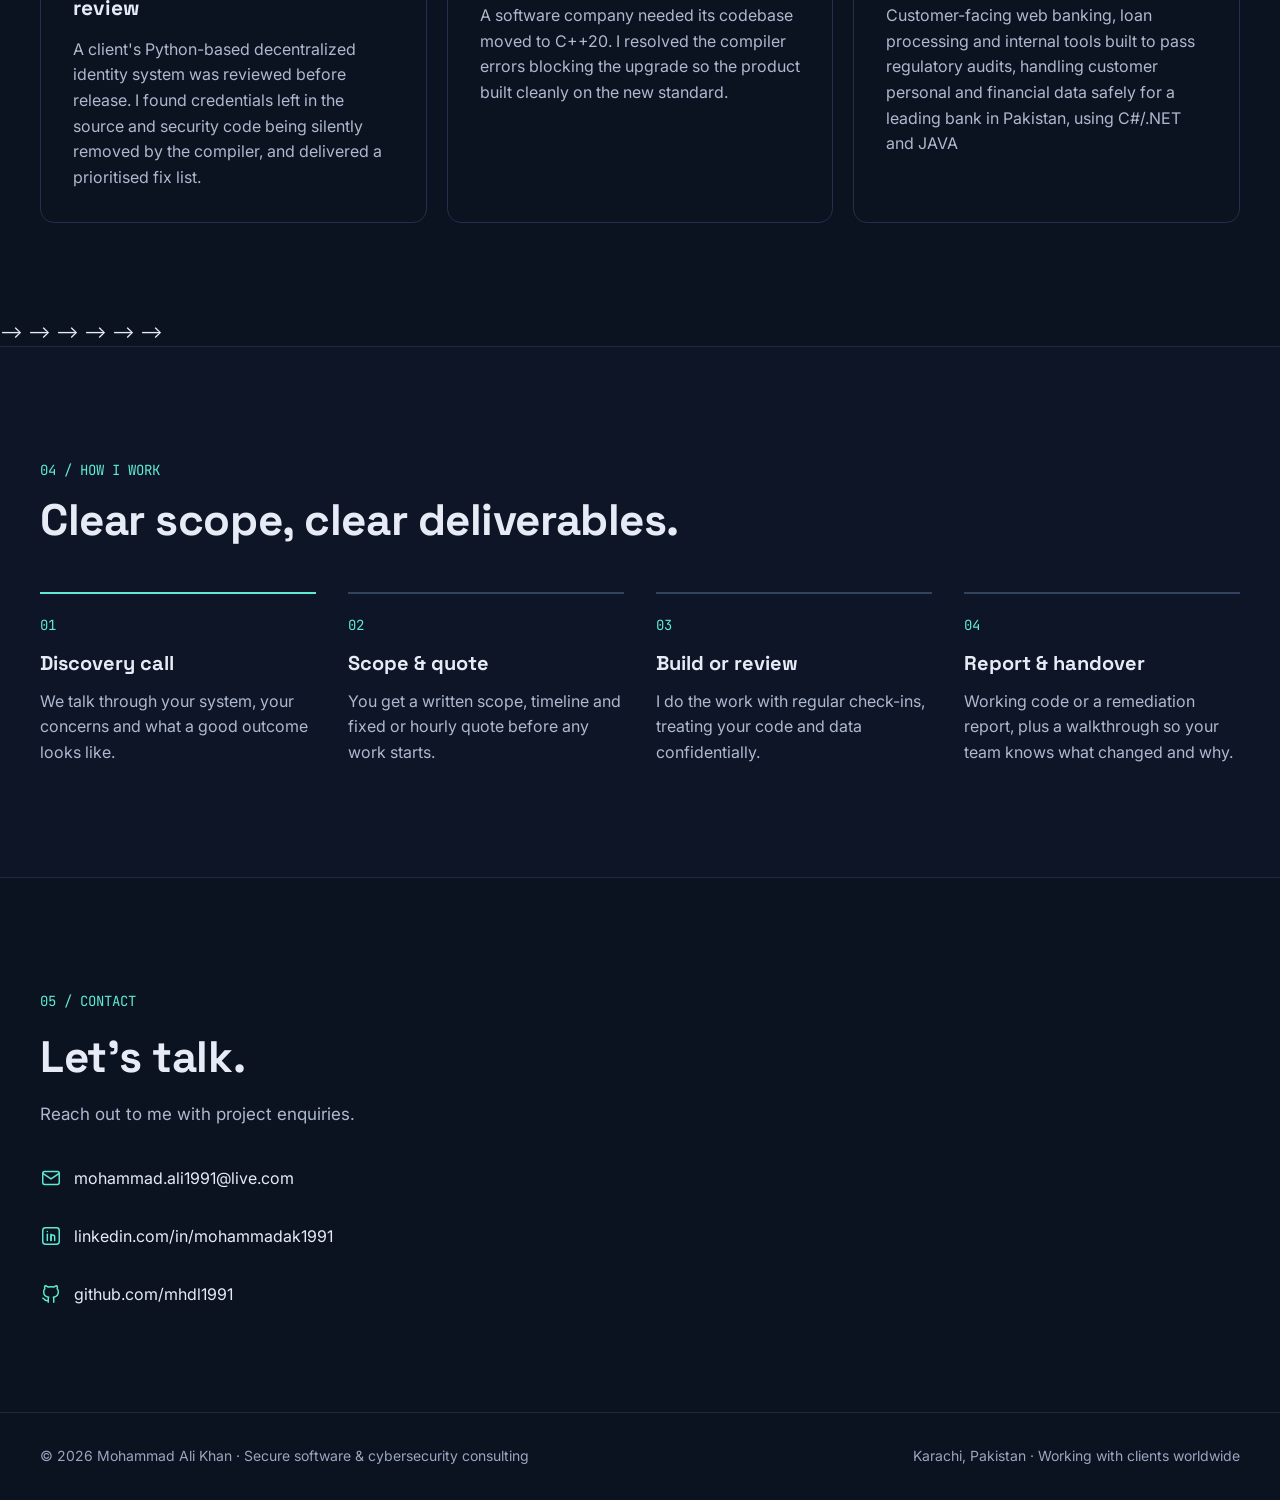
==== commit a7ff6d66: "updating the website to be more businesslike be less like a resume and more like a business site" ====
--- a/index.html
+++ b/index.html
@@ -19,7 +19,7 @@
     <div class="nav-links">
       <a href="#services">Services</a>
       <a href="#about">About</a>
-      <a href="#experience">Experience</a>
+      <a href="#work">Recent work</a>
       <a href="#process">How I work</a>
       <a href="#contact">Contact</a>
     </div>
@@ -131,7 +131,7 @@
       </div>
       <div class="about-body">
         <p>I'm Mohammad Ali Khan, a software developer and cybersecurity specialist based in Karachi, Pakistan.</p>
-        <p>For seven years at Bank AL Habib I built and maintained banking applications that handled customer PII and financial transactions in an environment where audits, access control and data protection were non-negotiable.</p>
+        <p>For seven years I built and maintained banking applications that handled customer PII and financial transactions in an environment where audits, access control and data protection were non-negotiable.</p>
         <p>I then completed an MSc in Computer Science for Cybersecurity at Oxford Brookes University, covering malware analysis, secure programming, OS security and secure systems architecture, with a thesis on RSA implementation security compared with elliptic-curve cryptography. Since 2023 I've brought that combination to freelance clients.</p>
         <div class="chips">
           <span class="chip">C# / .NET MVC</span>
@@ -147,39 +147,68 @@
     </div>
   </section>
 
-  <!-- ===== Experience ===== -->
-  <section id="experience" class="container section stack-lg">
-    <div class="section-head">
-      <p class="eyebrow">03 / EXPERIENCE</p>
-      <h2 class="section-title">Selected work</h2>
-    </div>
-
-    <div class="card-grid card-grid-wide">
-      <article class="card card-tight">
-        <p class="card-tag">FREELANCE · SECURITY</p>
-        <h3>Security audit of a Python identity system</h3>
-        <p>Static analysis of a user-identity system that surfaced credentials and secrets left in source and sensitive data-wiping code removed by optimisation, followed by a full remediation report.</p>
-      </article>
-
-      <article class="card card-tight">
-        <p class="card-tag">FREELANCE · MODERNISATION</p>
-        <h3>C++17 to C++20 migration</h3>
-        <p>Upgraded a software company's C++ codebase to C++20, resolving compiler errors in JSON-handling functions so the product built cleanly on the new standard.</p>
-      </article>
-
-      <article class="card card-tight">
-        <p class="card-tag">BANK AL HABIB · 2015–2022</p>
-        <h3>Customer-facing web banking platform</h3>
-        <p>Backend and database logic in Java on Oracle SOA and Oracle Banking Digital Experience, with input validation, access control and safe query handling throughout.</p>
-      </article>
-
-      <article class="card card-tight">
-        <p class="card-tag">BANK AL HABIB · 2015–2022</p>
-        <h3>Internal systems for use by bank staff</h3>
-        <p>Built systems in C#/.NET for processing car and home loan applications for bank customers, and document, project and change management for bank staff, in a regulated setting where secure handling of personal and financial data was key.</p>
-      </article>
-    </div>
-  </section>
+<!-- ===== Work ===== -->
+<section id="work" class="container section stack-lg">
+  <div class="section-head">
+    <p class="eyebrow">03 / RECENT WORK</p>
+    <h2 class="section-title">Problems I've solved.</h2>
+  </div>
+
+  <div class="card-grid">
+    <article class="card card-tight">
+      <p class="card-tag">SECURITY AUDIT</p>
+      <h3>Identity system security review</h3>
+      <p>A client's Python-based decentralized identity system was reviewed before release. I found credentials left in the source and security code being silently removed by the compiler, and delivered a prioritised fix list.</p>
+    </article>
+
+    <article class="card card-tight">
+      <p class="card-tag">MODERNISATION</p>
+      <h3>Legacy C++ upgrade</h3>
+      <p>A software company needed its codebase moved to C++20. I resolved the compiler errors blocking the upgrade so the product built cleanly on the new standard.</p>
+    </article>
+
+    <article class="card card-tight">
+      <p class="card-tag">DEVELOPMENT</p>
+      <h3>Developing apps and systems</h3>
+      <p>Customer-facing web banking, loan processing and internal tools built to pass regulatory audits, handling customer personal and financial data safely for a leading bank in Pakistan, using C#/.NET and JAVA</p>
+    </article>
+  </div>
+</section>
+
+
+  <!-- <!-- ===== Experience ===== --> -->
+  <!-- <section id="experience" class="container section stack-lg"> -->
+    <!-- <div class="section-head"> -->
+      <!-- <p class="eyebrow">03 / EXPERIENCE</p> -->
+      <!-- <h2 class="section-title">Selected work</h2> -->
+    <!-- </div> -->
+
+    <!-- <div class="card-grid card-grid-wide"> -->
+      <!-- <article class="card card-tight"> -->
+        <!-- <p class="card-tag">SECURITY</p> -->
+        <!-- <h3>Security audit of a Python identity system</h3> -->
+        <!-- <p>Static analysis of a user-identity system that surfaced credentials and secrets left in source and sensitive data-wiping code removed by optimisation, followed by a full remediation report.</p> -->
+      <!-- </article> -->
+
+      <!-- <article class="card card-tight"> -->
+        <!-- <p class="card-tag">MODERNISATION</p> -->
+        <!-- <h3>C++17 to C++20 migration</h3> -->
+        <!-- <p>Upgraded a software company's C++ codebase to C++20, resolving compiler errors in JSON-handling functions so the product built cleanly on the new standard.</p> -->
+      <!-- </article> -->
+
+      <!-- <article class="card card-tight"> -->
+        <!-- <p class="card-tag">DEVELOPMENT</p> -->
+        <!-- <h3>Customer-facing web banking platform</h3> -->
+        <!-- <p>Backend and database logic in Java on Oracle SOA and Oracle Banking Digital Experience, with input validation, access control and safe query handling throughout.</p> -->
+      <!-- </article> -->
+
+      <!-- <!-- <article class="card card-tight"> --> -->
+        <!-- <!-- <p class="card-tag">BANK AL HABIB · 2015–2022</p> --> -->
+        <!-- <!-- <h3>Internal systems for use by bank staff</h3> --> -->
+        <!-- <!-- <p>Built systems in C#/.NET for processing car and home loan applications for bank customers, and document, project and change management for bank staff, in a regulated setting where secure handling of personal and financial data was key.</p> --> -->
+      <!-- <!-- </article> --> -->
+    <!-- </div> -->
+  <!-- </section> -->
 
   <!-- ===== Process ===== -->
   <section id="process" class="section-alt">
--- a/styles.css
+++ b/styles.css
@@ -167,7 +167,7 @@
   padding-bottom: 96px;
 }
 
-.hero-copy { display: flex; flex-direction: column; gap: 28px; }
+.hero-copy { display: flex; flex-direction: column; gap: 28px; max-width: 760px; }
 .hero-copy .eyebrow { letter-spacing: 0.04em; }
 
 .hero-title {
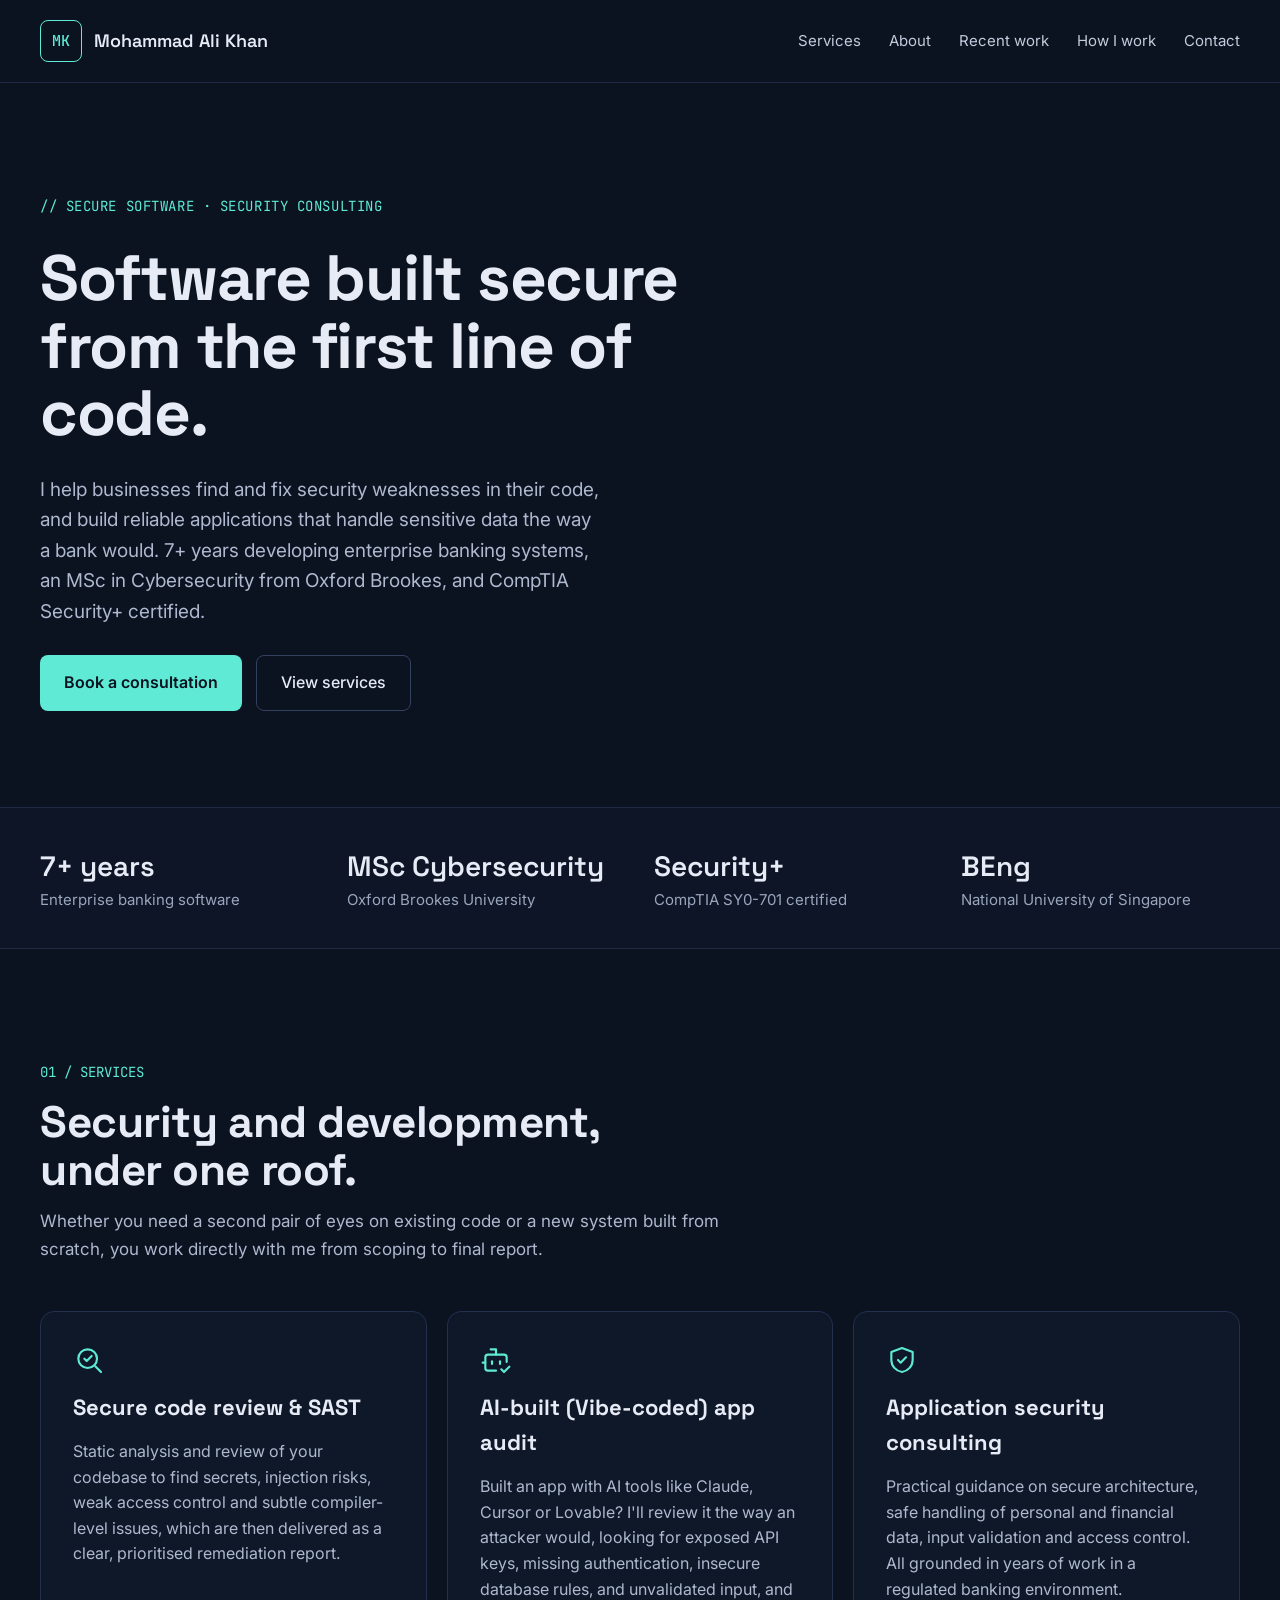
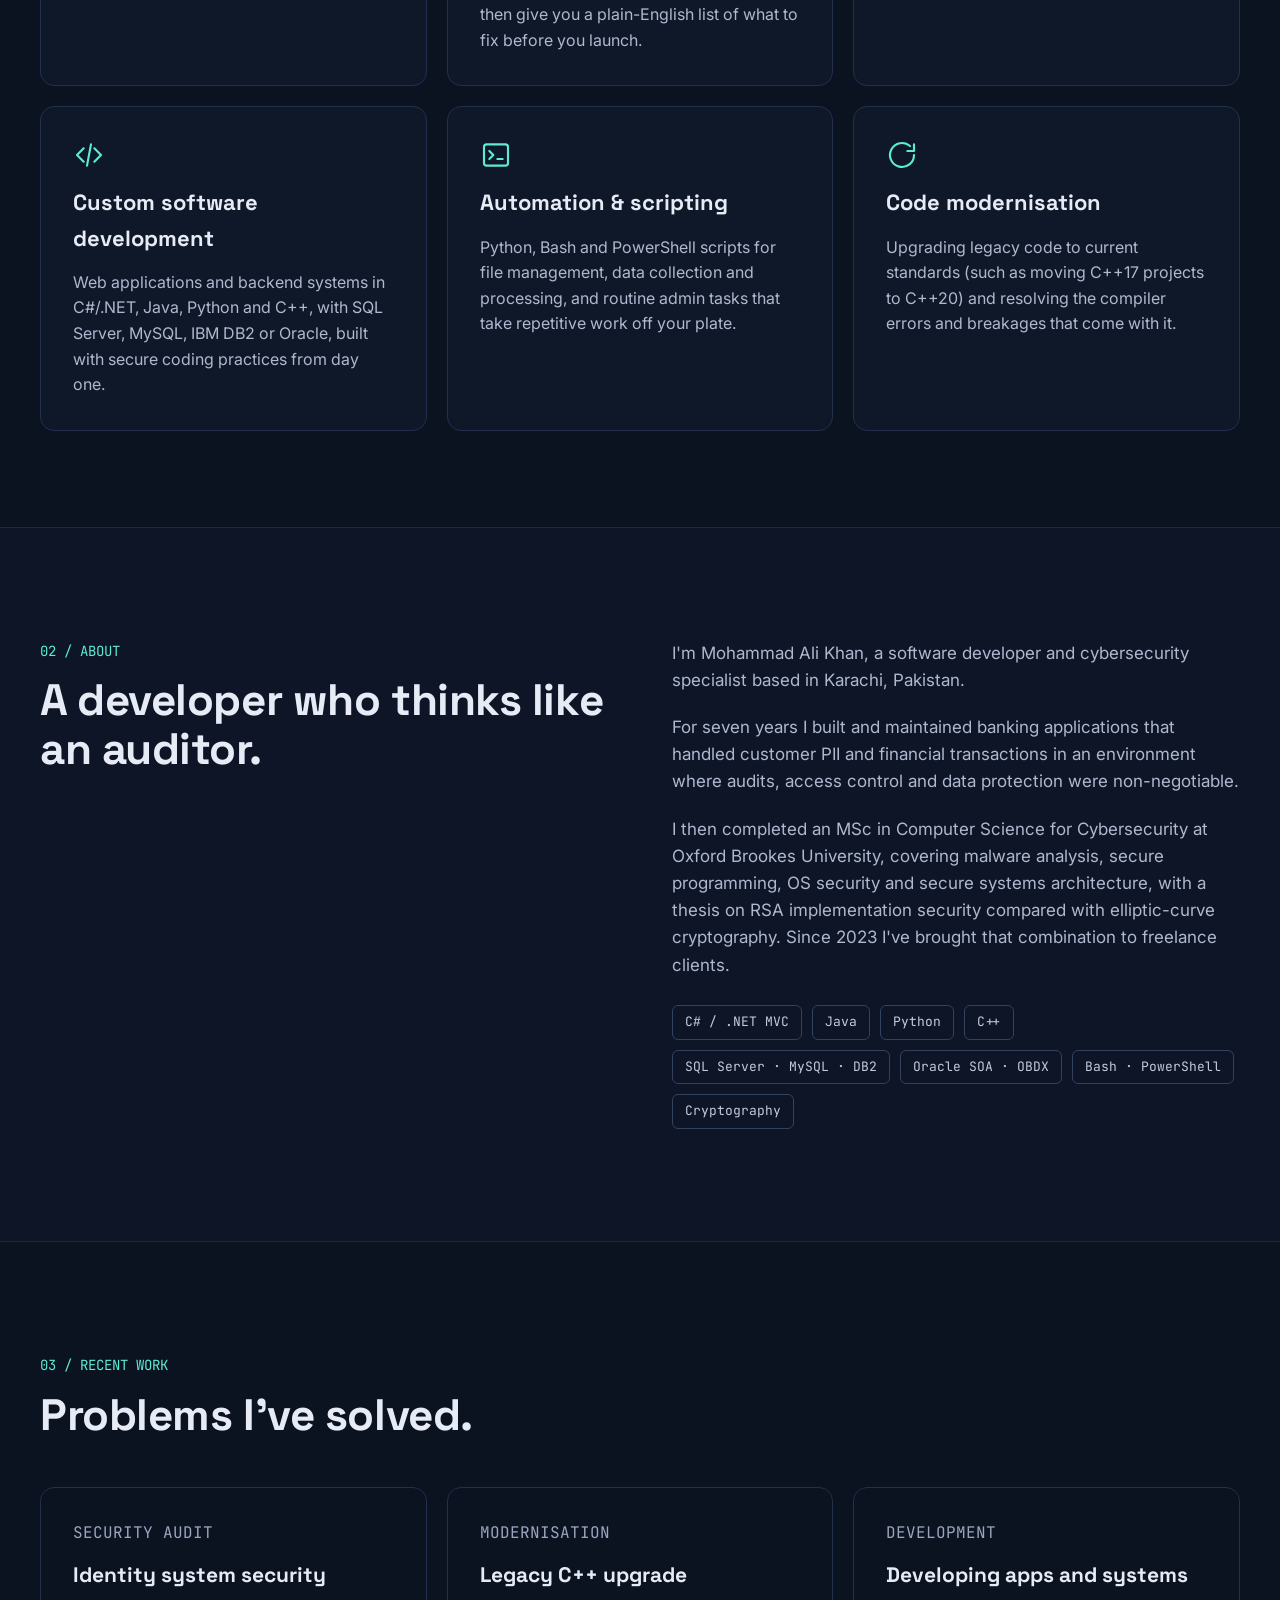
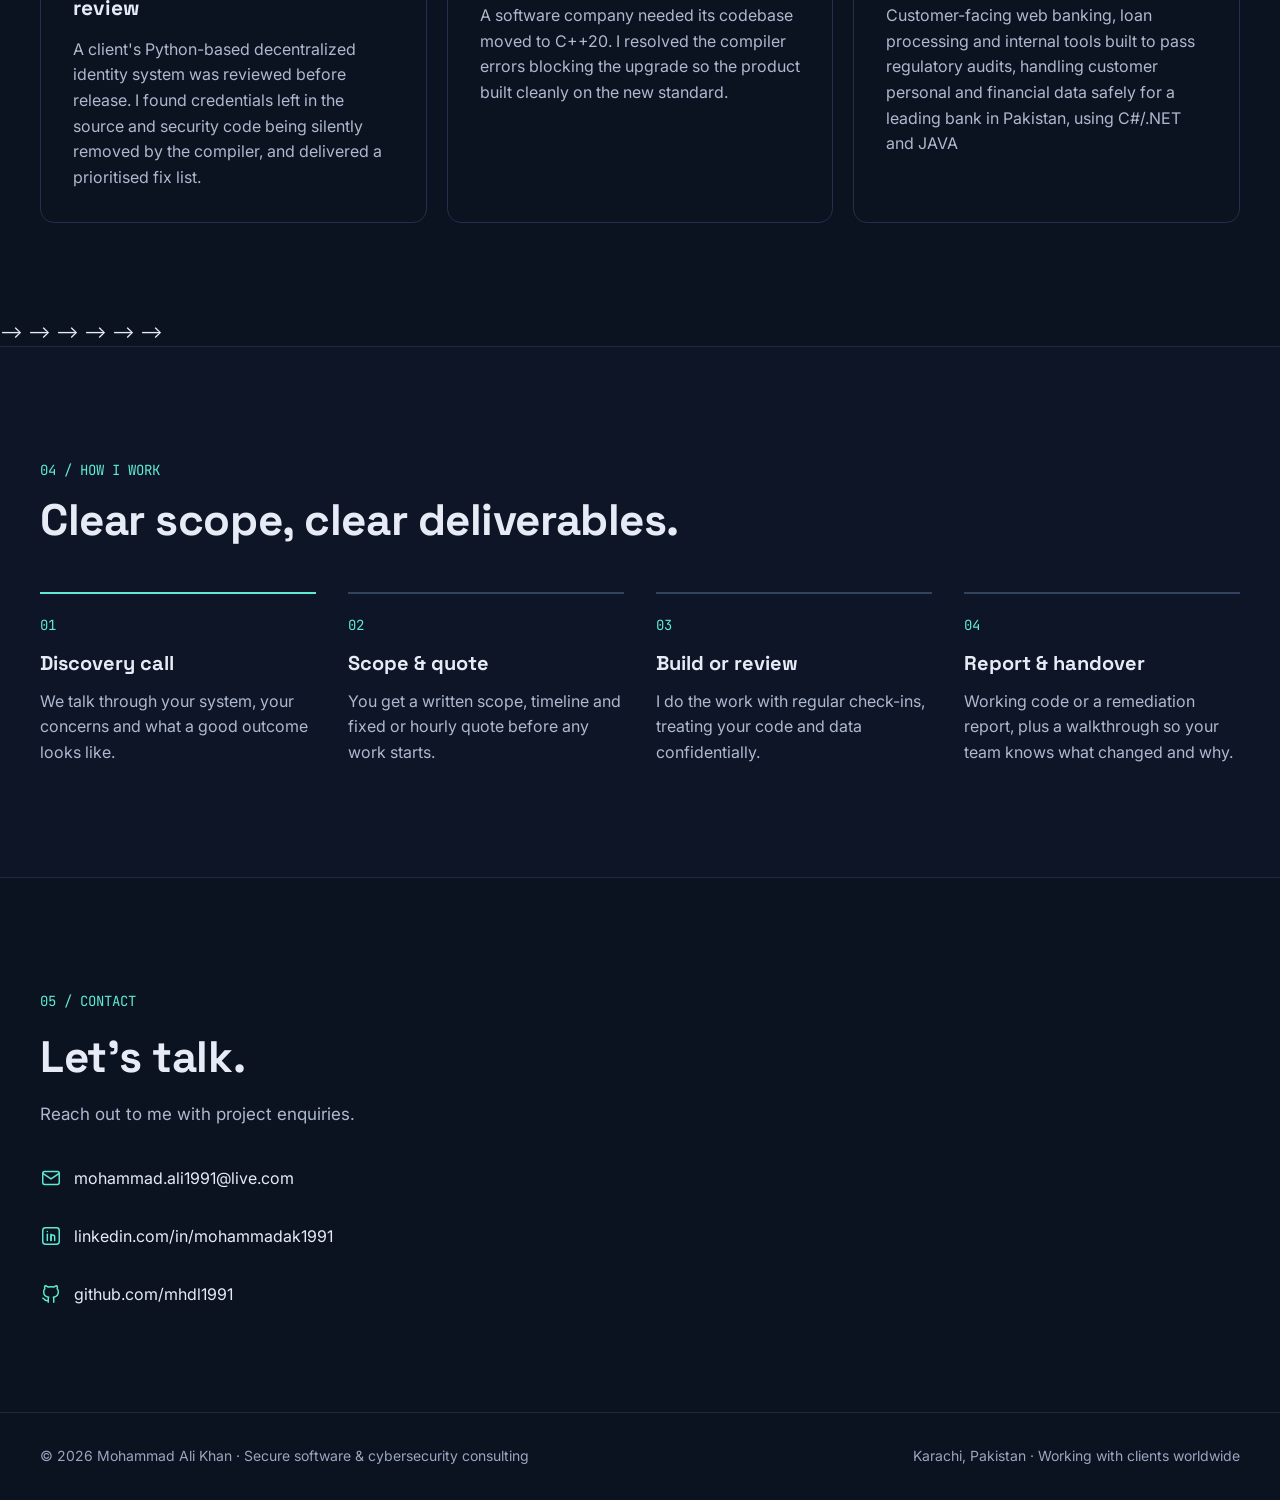
==== commit 0e7bec59: "grammar fix simple fix" ====
--- a/index.html
+++ b/index.html
@@ -81,7 +81,7 @@
       <article class="card card-filled">
         <svg class="icon" aria-hidden="true" width="32" height="32" viewBox="0 0 24 24" fill="none" stroke-width="1.6" stroke-linecap="round" stroke-linejoin="round"><circle cx="11" cy="11" r="7"></circle><path d="M21 21l-4.3-4.3"></path><path d="M8.5 11l1.8 1.8L14 9"></path></svg>
         <h3>Secure code review &amp; SAST</h3>
-        <p>Static analysis and review of your codebase to find secrets, injection risks, weak access control and subtle compiler-level issues- All delivered as a clear, prioritised remediation report.</p>
+        <p>Static analysis and review of your codebase to find secrets, injection risks, weak access control and subtle compiler-level issues, which are then delivered as a clear, prioritised remediation report.</p>
       </article>
 	  
 	  <article class="card card-filled">
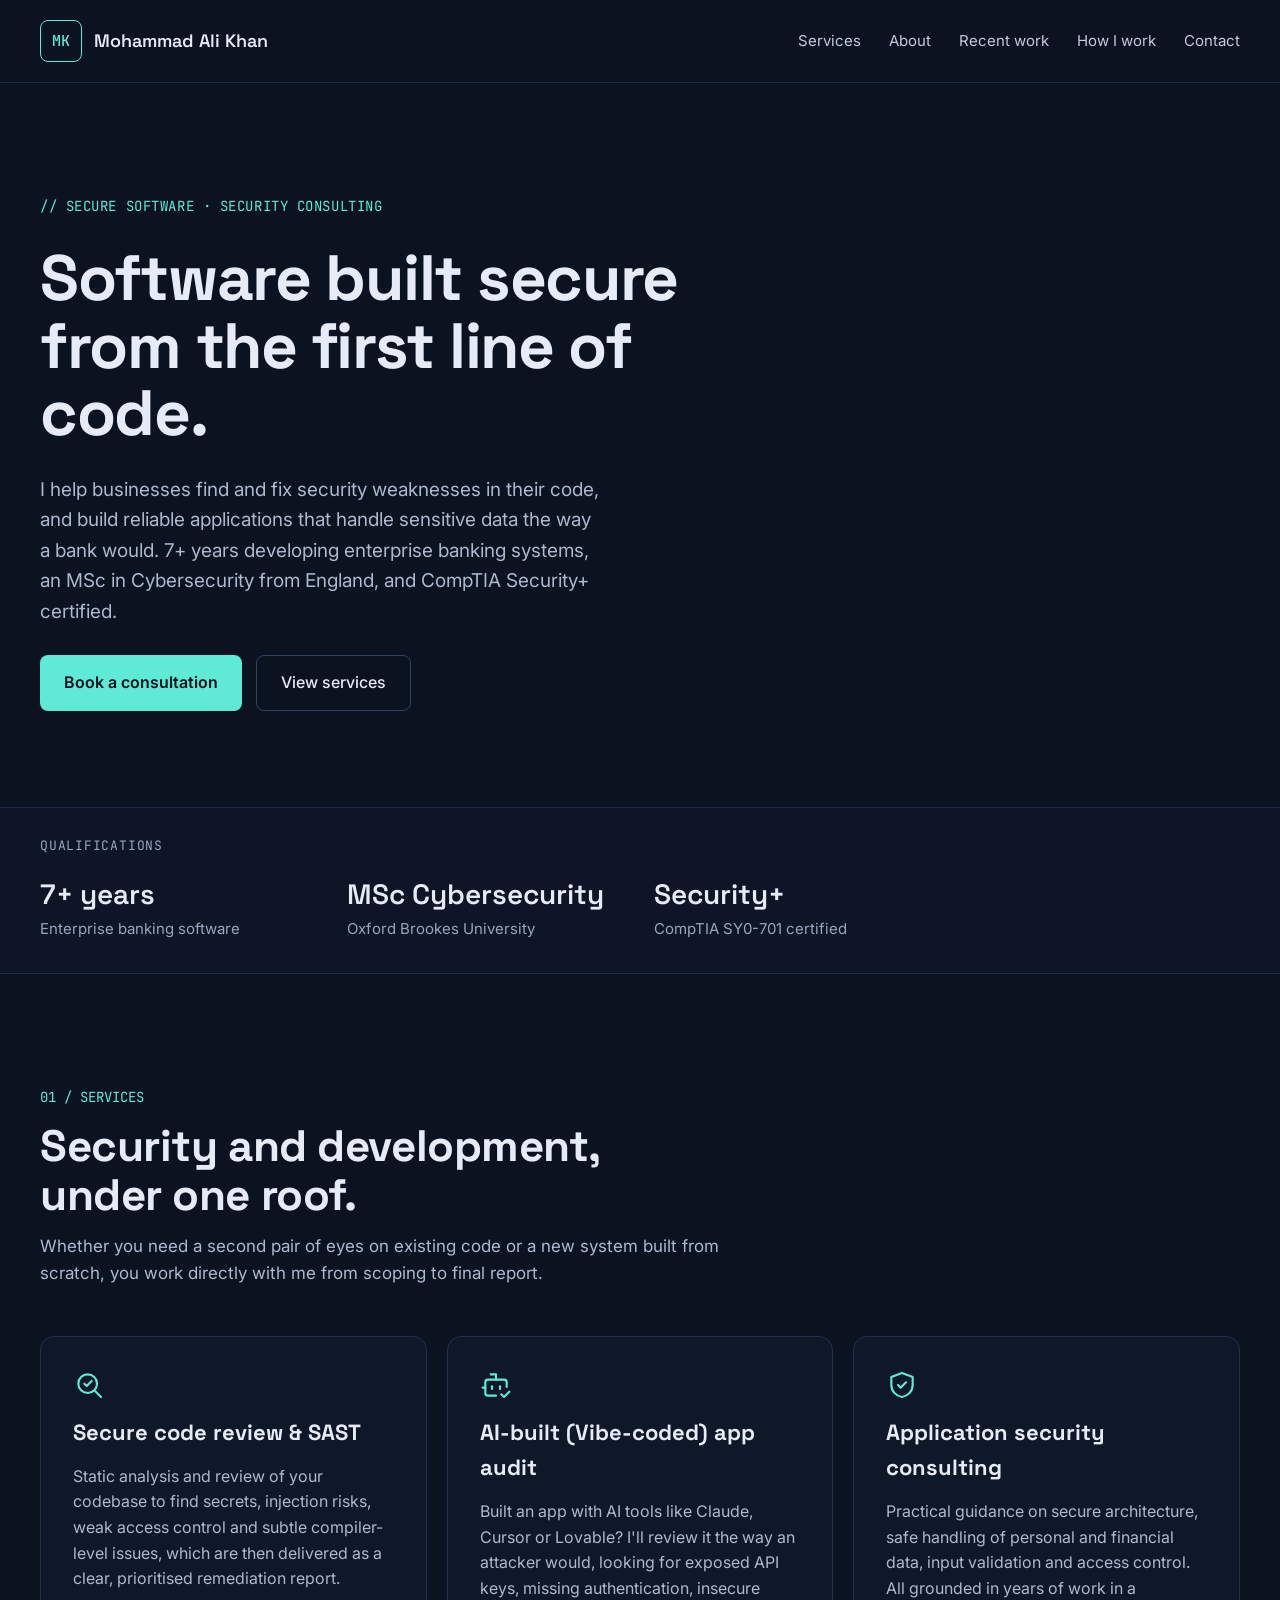
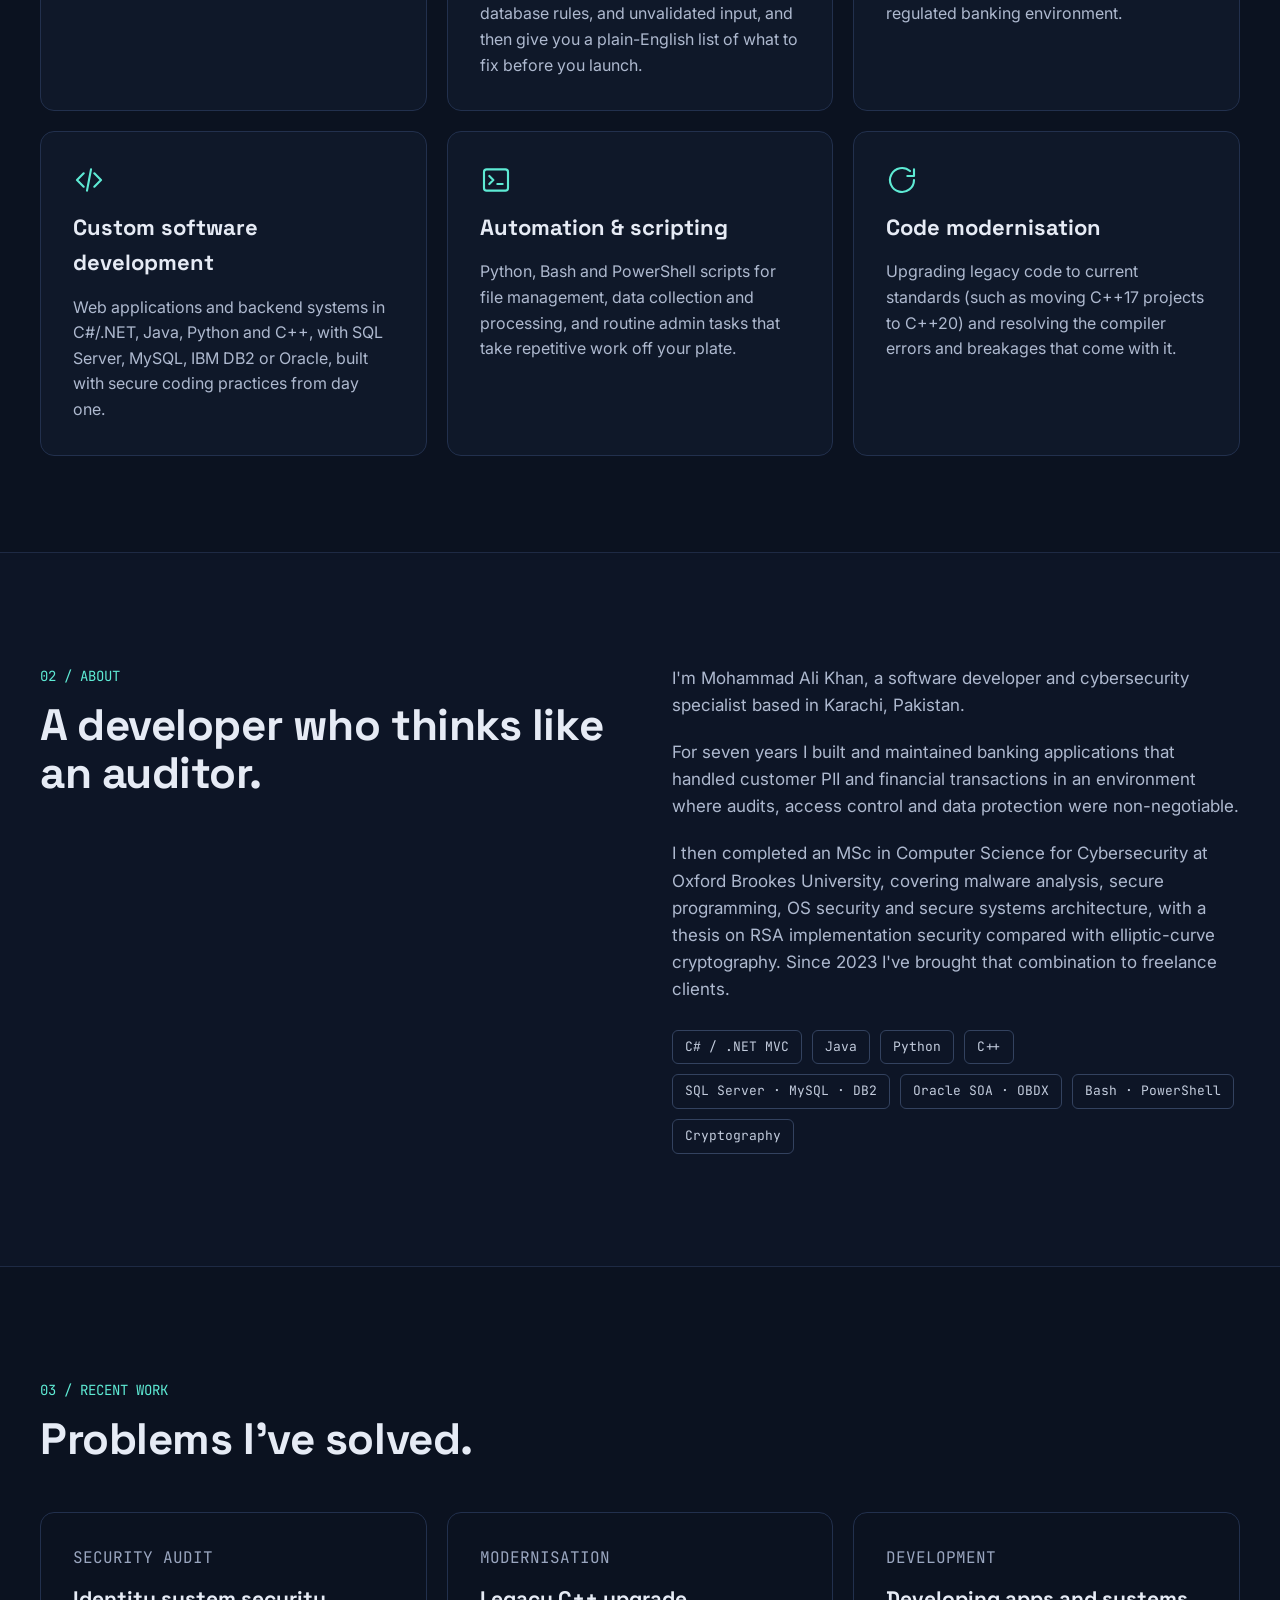
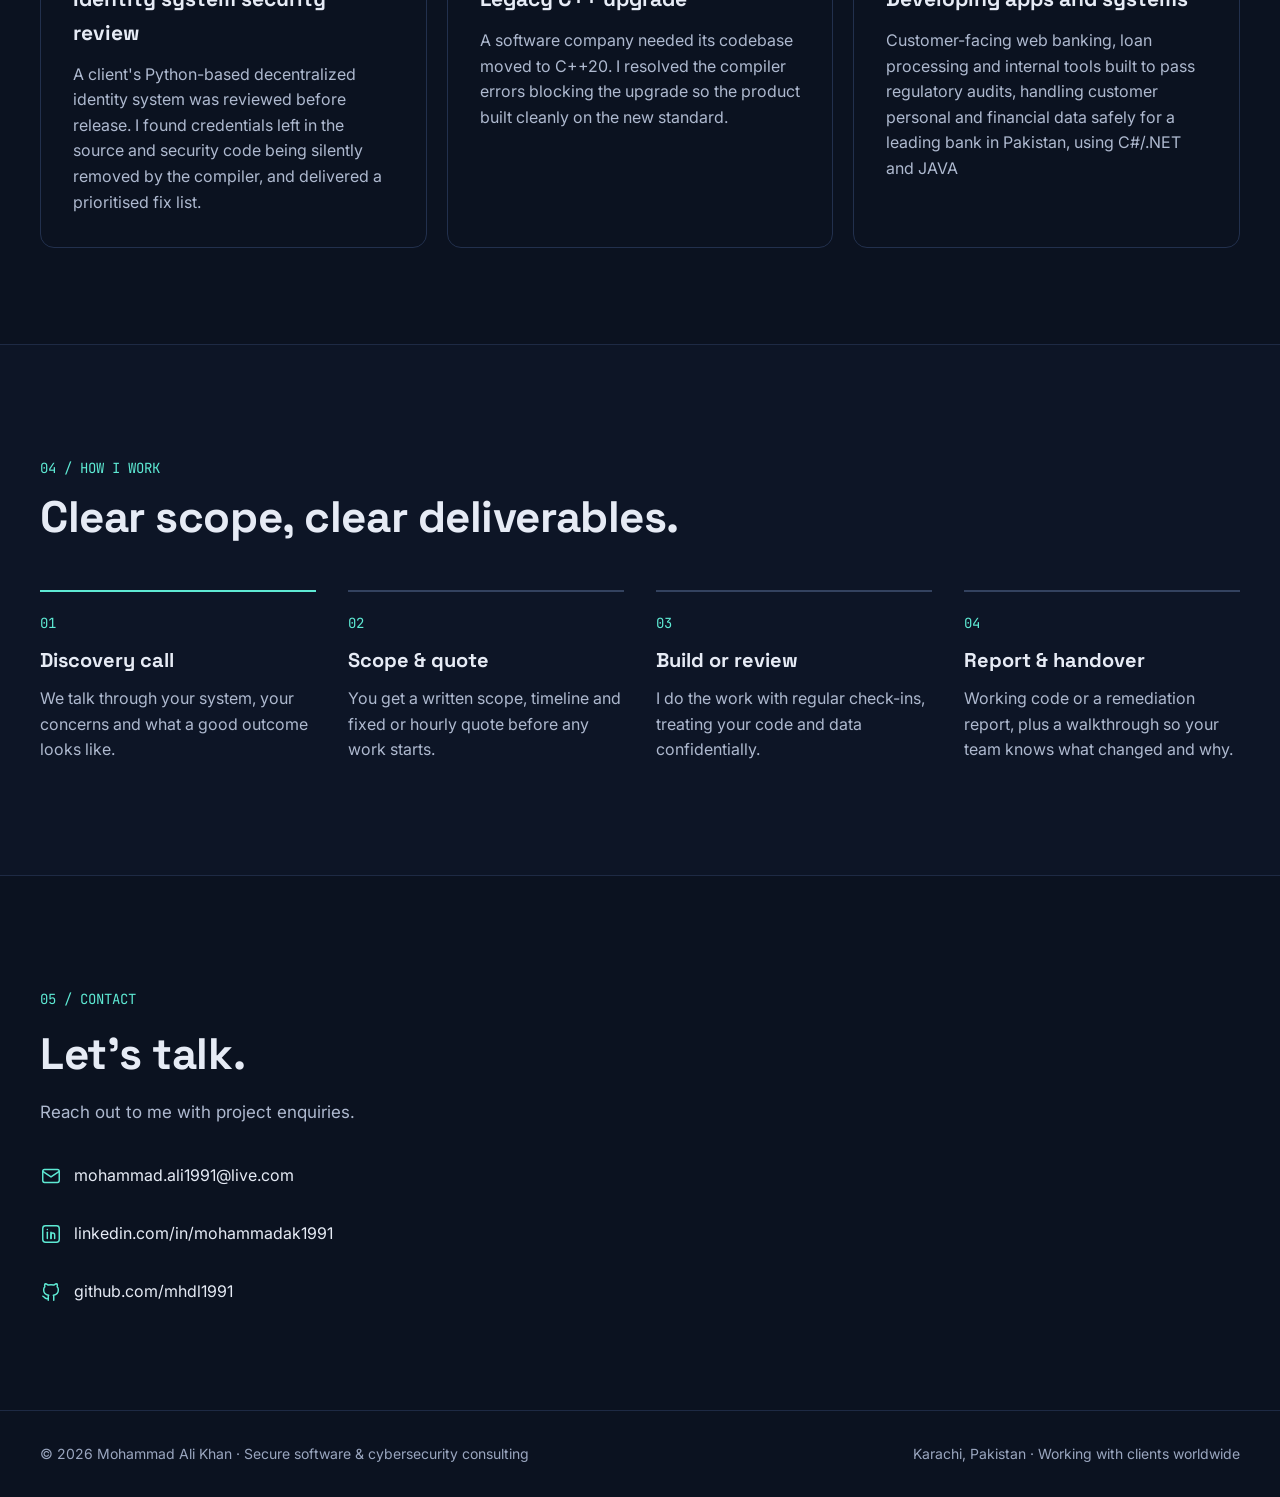
==== commit 565fbea7: "Cleanup plus rephrasing turns out random arrows were turning up when I commented things out" ====
--- a/index.html
+++ b/index.html
@@ -33,41 +33,25 @@
     <div class="hero-copy">
       <p class="eyebrow">// SECURE SOFTWARE · SECURITY CONSULTING</p>
       <h1 class="hero-title">Software built secure from the first line of code.</h1>
-      <p class="hero-lead">I help businesses find and fix security weaknesses in their code, and build reliable applications that handle sensitive data the way a bank would. 7+ years developing enterprise banking systems, an MSc in Cybersecurity from Oxford Brookes, and CompTIA Security+ certified.</p>
+      <p class="hero-lead">I help businesses find and fix security weaknesses in their code, and build reliable applications that handle sensitive data the way a bank would. 7+ years developing enterprise banking systems, an MSc in Cybersecurity from England, and CompTIA Security+ certified.</p>
       <div class="hero-actions">
         <a href="#contact" class="btn btn-primary">Book a consultation</a>
         <a href="#services" class="btn btn-outline">View services</a>
       </div>
     </div>
-
-    <!-- <div class="terminal"> -->
-      <!-- <div class="terminal-bar"> -->
-        <!-- <span class="terminal-dot"></span> -->
-        <!-- <span class="terminal-dot"></span> -->
-        <!-- <span class="terminal-dot"></span> -->
-        <!-- <span class="terminal-file">security-review.txt</span> -->
-      <!-- </div> -->
-      <!-- <div class="terminal-body"> -->
-        <!-- <div class="t-cmd">$ review --scope ./src</div> -->
-        <!-- <div><span class="t-label t-warn">[HIGH]</span> <span class="t-text">hard-coded credentials found</span></div> -->
-        <!-- <div><span class="t-label t-warn">[MED]</span> <span class="t-text">unvalidated user input in query</span></div> -->
-        <!-- <div><span class="t-label t-warn">[MED]</span> <span class="t-text">secret wiped by compiler optimisation</span></div> -->
-        <!-- <div><span class="t-label t-info">[INFO]</span> <span class="t-text">access-control checks reviewed</span></div> -->
-        <!-- <div class="t-cmd t-cmd-gap">$ report --format remediation</div> -->
-        <!-- <div class="t-ok">✓ fixes prioritised and documented</div> -->
-      <!-- </div> -->
-    <!-- </div> -->
-  </section>
-
-  <!-- ===== Credentials ===== -->
-  <section class="credentials" aria-label="Credentials">
-    <div class="container credentials-grid">
-      <div><p class="cred-value">7+ years</p><p class="cred-label">Enterprise banking software</p></div>
-      <div><p class="cred-value">MSc Cybersecurity</p><p class="cred-label">Oxford Brookes University</p></div>
-      <div><p class="cred-value">Security+</p><p class="cred-label">CompTIA SY0-701 certified</p></div>
-      <div><p class="cred-value">BEng</p><p class="cred-label">National University of Singapore</p></div>
-    </div>
-  </section>
+  </section>
+
+	<!-- ===== Credentials ===== -->
+	<section class="credentials" aria-labelledby="cred-heading">
+	  <div class="container">
+		<p id="cred-heading" class="cred-heading">Qualifications</p>
+		<div class="credentials-grid">
+		  <div><p class="cred-value">7+ years</p><p class="cred-label">Enterprise banking software</p></div>
+		  <div><p class="cred-value">MSc Cybersecurity</p><p class="cred-label">Oxford Brookes University</p></div>
+		  <div><p class="cred-value">Security+</p><p class="cred-label">CompTIA SY0-701 certified</p></div>
+		</div>
+	  </div>
+	</section>
 
   <!-- ===== Services ===== -->
   <section id="services" class="container section stack-lg">
@@ -114,11 +98,6 @@
         <p>Upgrading legacy code to current standards (such as moving C++17 projects to C++20) and resolving the compiler errors and breakages that come with it.</p>
       </article>
 
-      <!-- <article class="card card-filled"> -->
-        <!-- <svg class="icon" aria-hidden="true" width="32" height="32" viewBox="0 0 24 24" fill="none" stroke-width="1.6" stroke-linecap="round" stroke-linejoin="round"><path d="M9 3h6"></path><path d="M10 3v5L5 18a2 2 0 0 0 1.8 3h10.4A2 2 0 0 0 19 18l-5-10V3"></path><path d="M7.5 14h9"></path></svg> -->
-        <!-- <h3>Testing &amp; QA</h3> -->
-        <!-- <p>Hands-on testing of software to uncover bugs and usability problems before your users do, with a structured feedback report your team can act on.</p> -->
-      <!-- </article> -->
     </div>
   </section>
 
@@ -175,40 +154,6 @@
   </div>
 </section>
 
-
-  <!-- <!-- ===== Experience ===== --> -->
-  <!-- <section id="experience" class="container section stack-lg"> -->
-    <!-- <div class="section-head"> -->
-      <!-- <p class="eyebrow">03 / EXPERIENCE</p> -->
-      <!-- <h2 class="section-title">Selected work</h2> -->
-    <!-- </div> -->
-
-    <!-- <div class="card-grid card-grid-wide"> -->
-      <!-- <article class="card card-tight"> -->
-        <!-- <p class="card-tag">SECURITY</p> -->
-        <!-- <h3>Security audit of a Python identity system</h3> -->
-        <!-- <p>Static analysis of a user-identity system that surfaced credentials and secrets left in source and sensitive data-wiping code removed by optimisation, followed by a full remediation report.</p> -->
-      <!-- </article> -->
-
-      <!-- <article class="card card-tight"> -->
-        <!-- <p class="card-tag">MODERNISATION</p> -->
-        <!-- <h3>C++17 to C++20 migration</h3> -->
-        <!-- <p>Upgraded a software company's C++ codebase to C++20, resolving compiler errors in JSON-handling functions so the product built cleanly on the new standard.</p> -->
-      <!-- </article> -->
-
-      <!-- <article class="card card-tight"> -->
-        <!-- <p class="card-tag">DEVELOPMENT</p> -->
-        <!-- <h3>Customer-facing web banking platform</h3> -->
-        <!-- <p>Backend and database logic in Java on Oracle SOA and Oracle Banking Digital Experience, with input validation, access control and safe query handling throughout.</p> -->
-      <!-- </article> -->
-
-      <!-- <!-- <article class="card card-tight"> --> -->
-        <!-- <!-- <p class="card-tag">BANK AL HABIB · 2015–2022</p> --> -->
-        <!-- <!-- <h3>Internal systems for use by bank staff</h3> --> -->
-        <!-- <!-- <p>Built systems in C#/.NET for processing car and home loan applications for bank customers, and document, project and change management for bank staff, in a regulated setting where secure handling of personal and financial data was key.</p> --> -->
-      <!-- <!-- </article> --> -->
-    <!-- </div> -->
-  <!-- </section> -->
 
   <!-- ===== Process ===== -->
   <section id="process" class="section-alt">
@@ -260,36 +205,6 @@
           github.com/mhdl1991</a>
       </div>
     </div>
-
-    <!-- Enquiry form: uncomment once it's connected to a form service (e.g. Formspree).
-    <form class="form" aria-label="Project enquiry" action="YOUR-FORM-ENDPOINT" method="POST">
-      <div class="field">
-        <label for="f-name">Name</label>
-        <input id="f-name" name="name" type="text" autocomplete="name" required>
-      </div>
-      <div class="field">
-        <label for="f-email">Email</label>
-        <input id="f-email" name="email" type="email" autocomplete="email" required>
-      </div>
-      <div class="field">
-        <label for="f-service">What do you need?</label>
-        <select id="f-service" name="service">
-          <option>Secure code review / SAST</option>
-          <option>Application security consulting</option>
-          <option>Custom software development</option>
-          <option>Automation &amp; scripting</option>
-          <option>Code modernisation</option>
-          <option>Testing &amp; QA</option>
-          <option>Something else</option>
-        </select>
-      </div>
-      <div class="field">
-        <label for="f-msg">Project details</label>
-        <textarea id="f-msg" name="message" rows="5"></textarea>
-      </div>
-      <button type="submit">Send enquiry</button>
-    </form>
-    -->
   </section>
 
 </main>
--- a/styles.css
+++ b/styles.css
@@ -222,13 +222,38 @@
   border-top: 1px solid var(--border-soft);
   border-bottom: 1px solid var(--border-soft);
 }
+/* .credentials-grid { */
+  /* display: grid; */
+  /* grid-template-columns: repeat(auto-fit, minmax(220px, 1fr)); */
+  /* gap: 28px; */
+  /* padding-top: 36px; */
+  /* padding-bottom: 36px; */
+/* } */
+
+.cred-heading {
+  padding-top: 28px;
+  font-family: var(--font-mono);
+  font-size: 13px;
+  letter-spacing: 0.06em;
+  text-transform: uppercase;
+  color: var(--text-dim);
+}
+
 .credentials-grid {
   display: grid;
-  grid-template-columns: repeat(auto-fit, minmax(220px, 1fr));
+  grid-template-columns: repeat(4, minmax(0, 1fr));
   gap: 28px;
-  padding-top: 36px;
-  padding-bottom: 36px;
-}
+  padding-top: 16px;
+  padding-bottom: 32px;
+}
+
+/* Phones: 2 x 2 and smaller text */
+@media (max-width: 720px) {
+  .credentials-grid { grid-template-columns: repeat(2, minmax(0, 1fr)); gap: 16px 20px; }
+  .cred-value { font-size: 20px; }
+  .cred-label { font-size: 13px; }
+}
+
 .cred-value { font-family: var(--font-head); font-size: 28px; font-weight: 600; }
 .cred-label { color: var(--text-dim); font-size: 15px; }
 
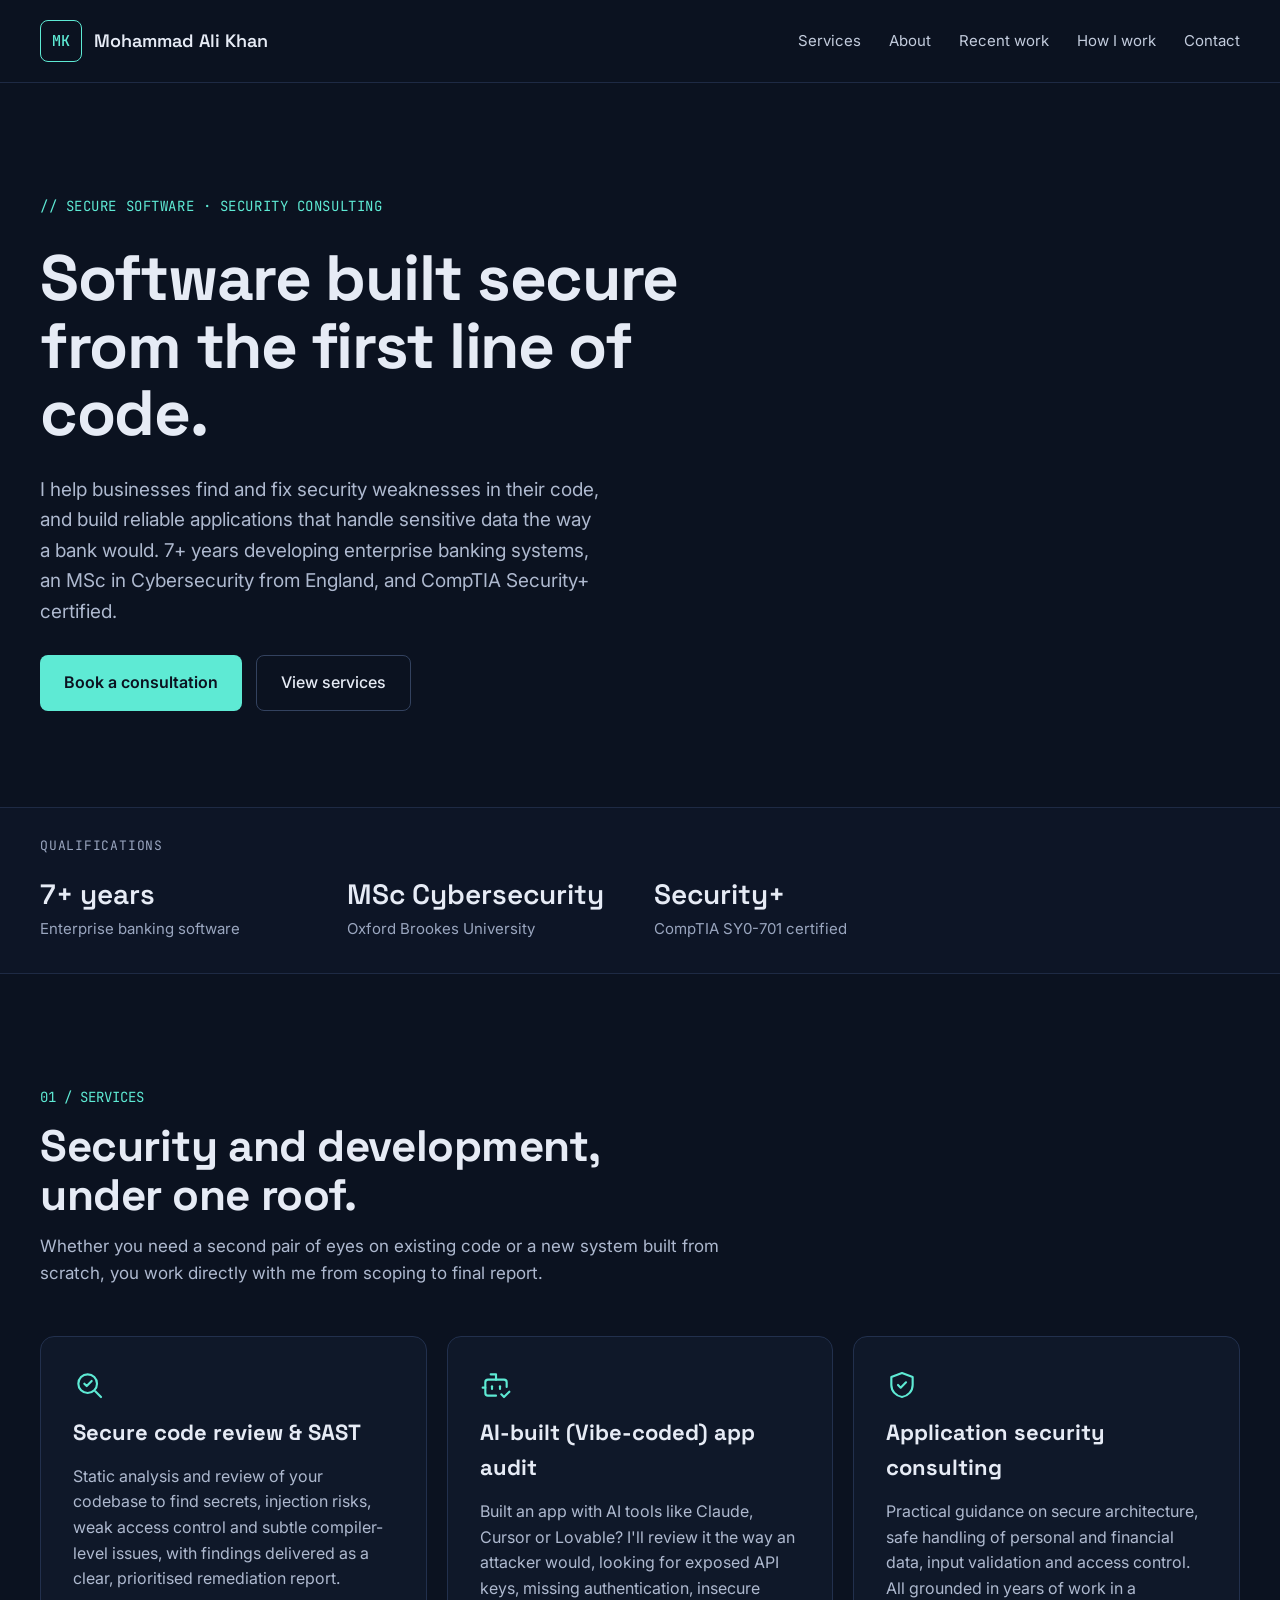
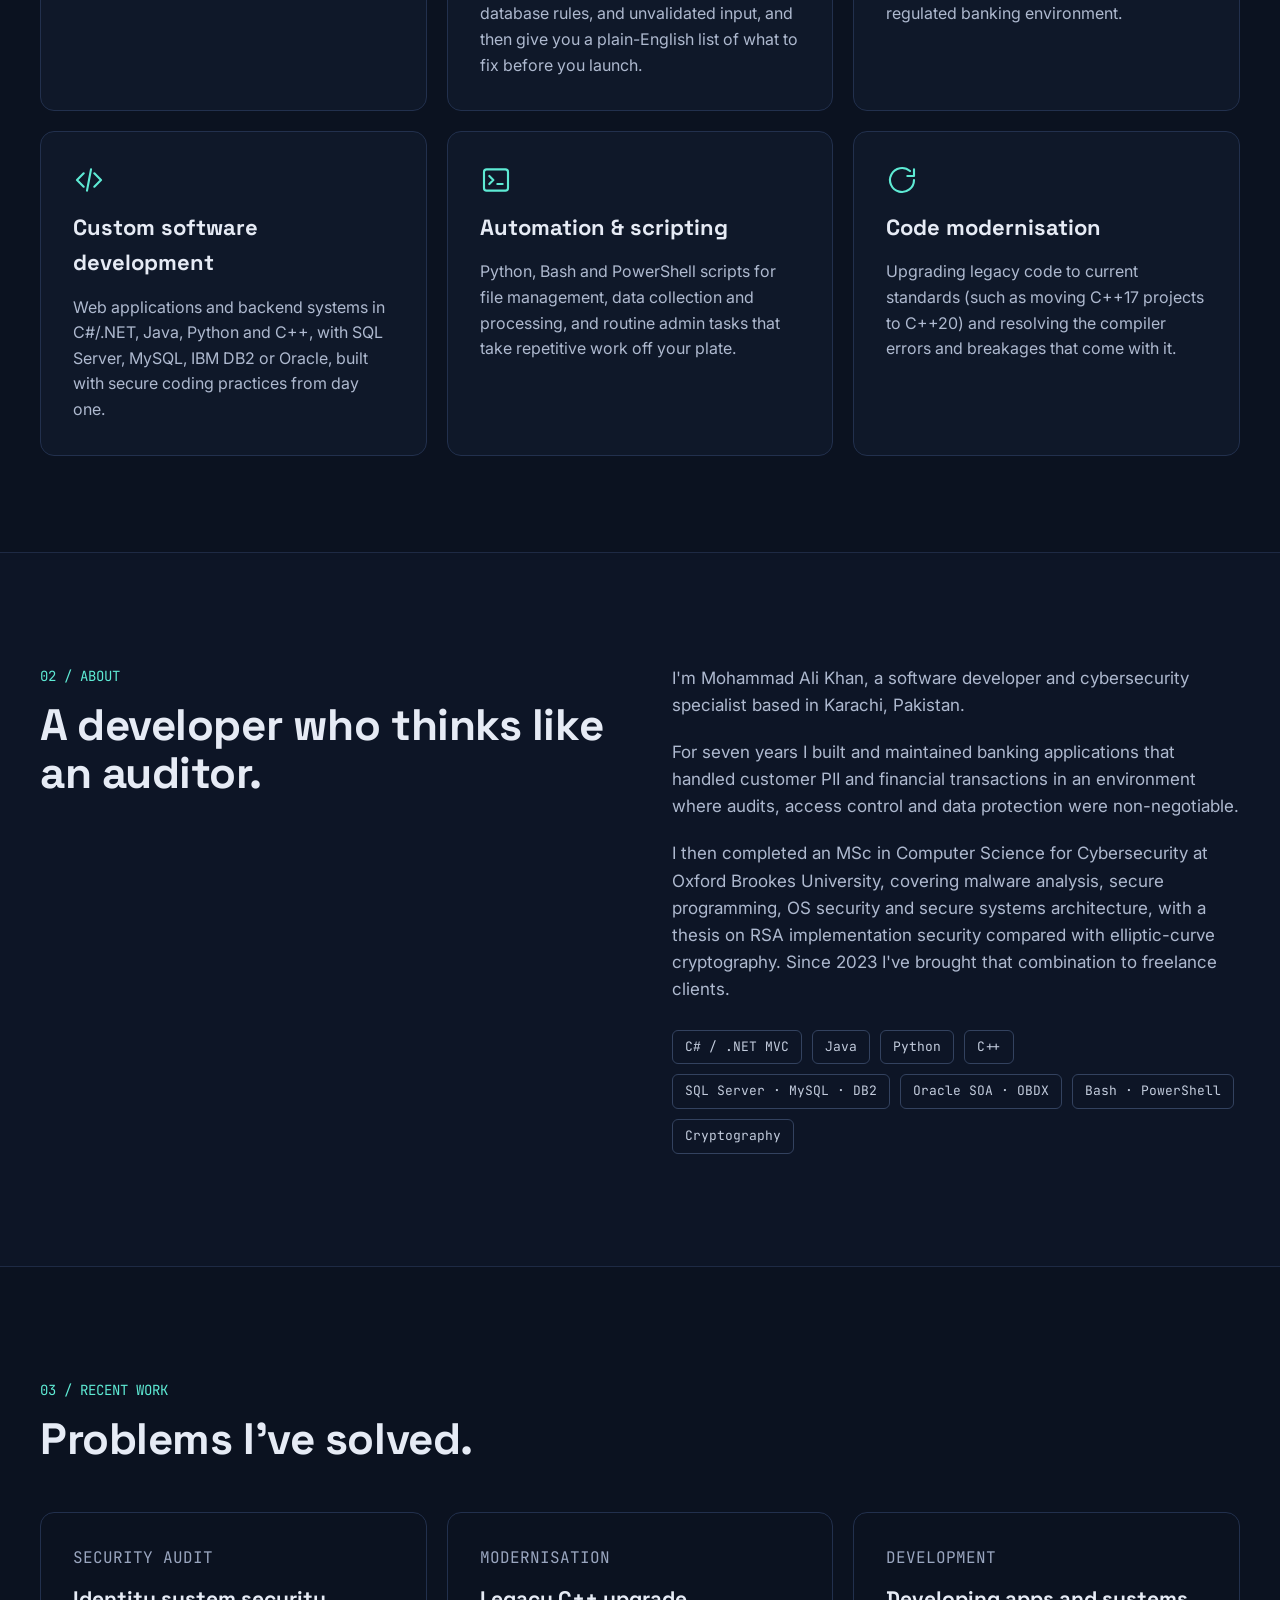
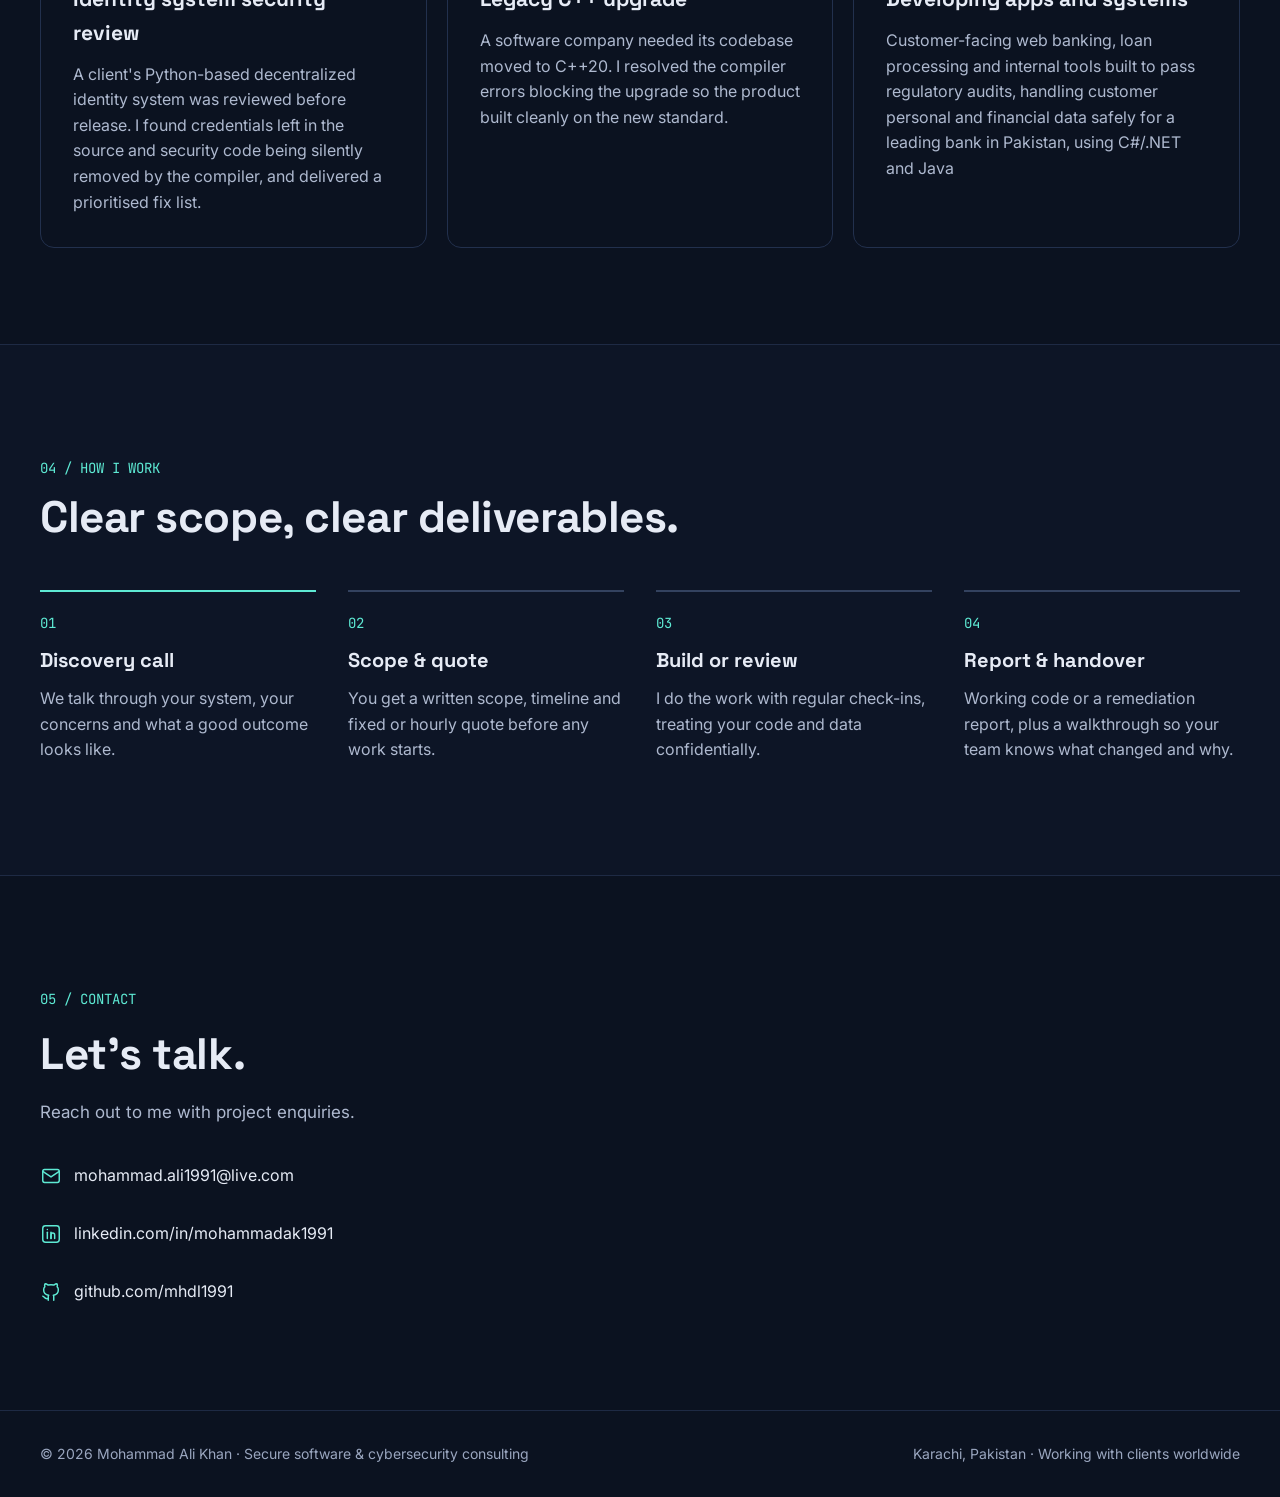
==== commit f90c981c: "wording changes minor wording changes" ====
--- a/index.html
+++ b/index.html
@@ -65,7 +65,7 @@
       <article class="card card-filled">
         <svg class="icon" aria-hidden="true" width="32" height="32" viewBox="0 0 24 24" fill="none" stroke-width="1.6" stroke-linecap="round" stroke-linejoin="round"><circle cx="11" cy="11" r="7"></circle><path d="M21 21l-4.3-4.3"></path><path d="M8.5 11l1.8 1.8L14 9"></path></svg>
         <h3>Secure code review &amp; SAST</h3>
-        <p>Static analysis and review of your codebase to find secrets, injection risks, weak access control and subtle compiler-level issues, which are then delivered as a clear, prioritised remediation report.</p>
+        <p>Static analysis and review of your codebase to find secrets, injection risks, weak access control and subtle compiler-level issues, with findings delivered as a clear, prioritised remediation report.</p>
       </article>
 	  
 	  <article class="card card-filled">
@@ -149,7 +149,7 @@
     <article class="card card-tight">
       <p class="card-tag">DEVELOPMENT</p>
       <h3>Developing apps and systems</h3>
-      <p>Customer-facing web banking, loan processing and internal tools built to pass regulatory audits, handling customer personal and financial data safely for a leading bank in Pakistan, using C#/.NET and JAVA</p>
+      <p>Customer-facing web banking, loan processing and internal tools built to pass regulatory audits, handling customer personal and financial data safely for a leading bank in Pakistan, using C#/.NET and Java</p>
     </article>
   </div>
 </section>
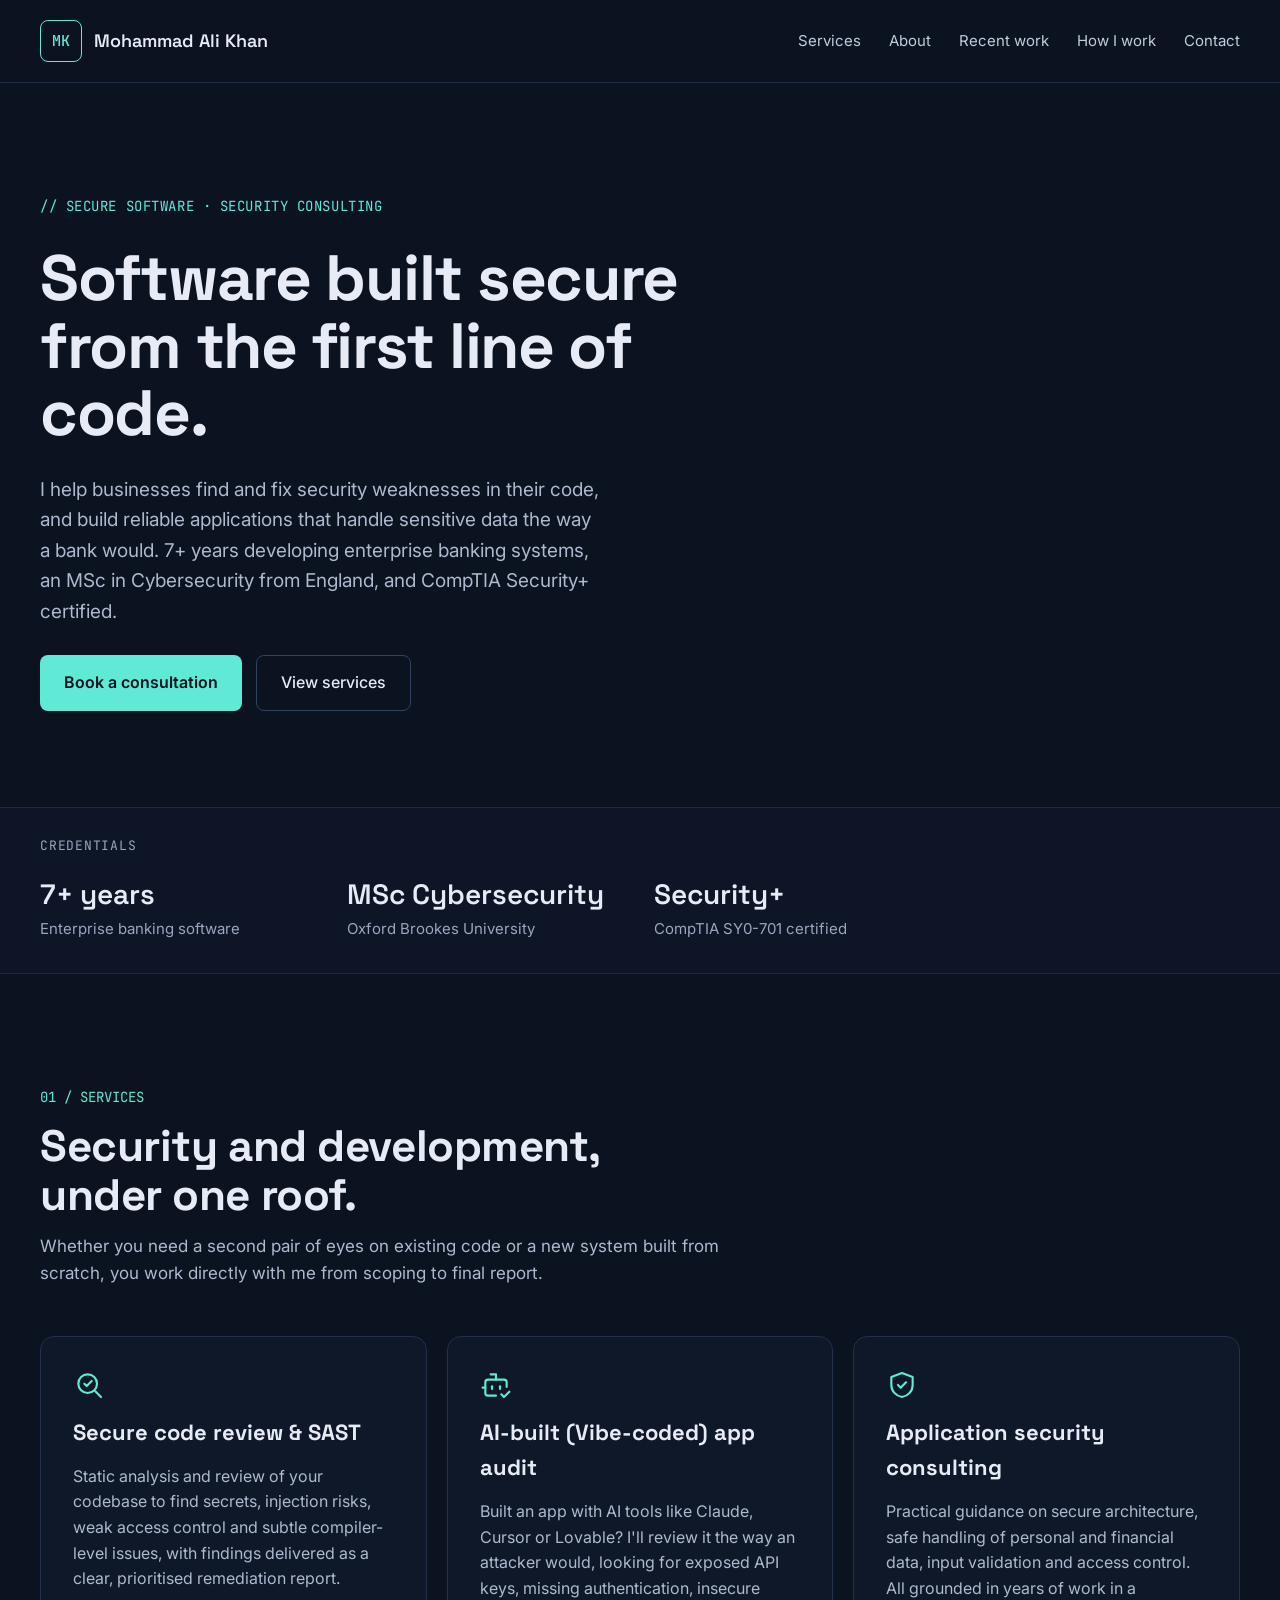
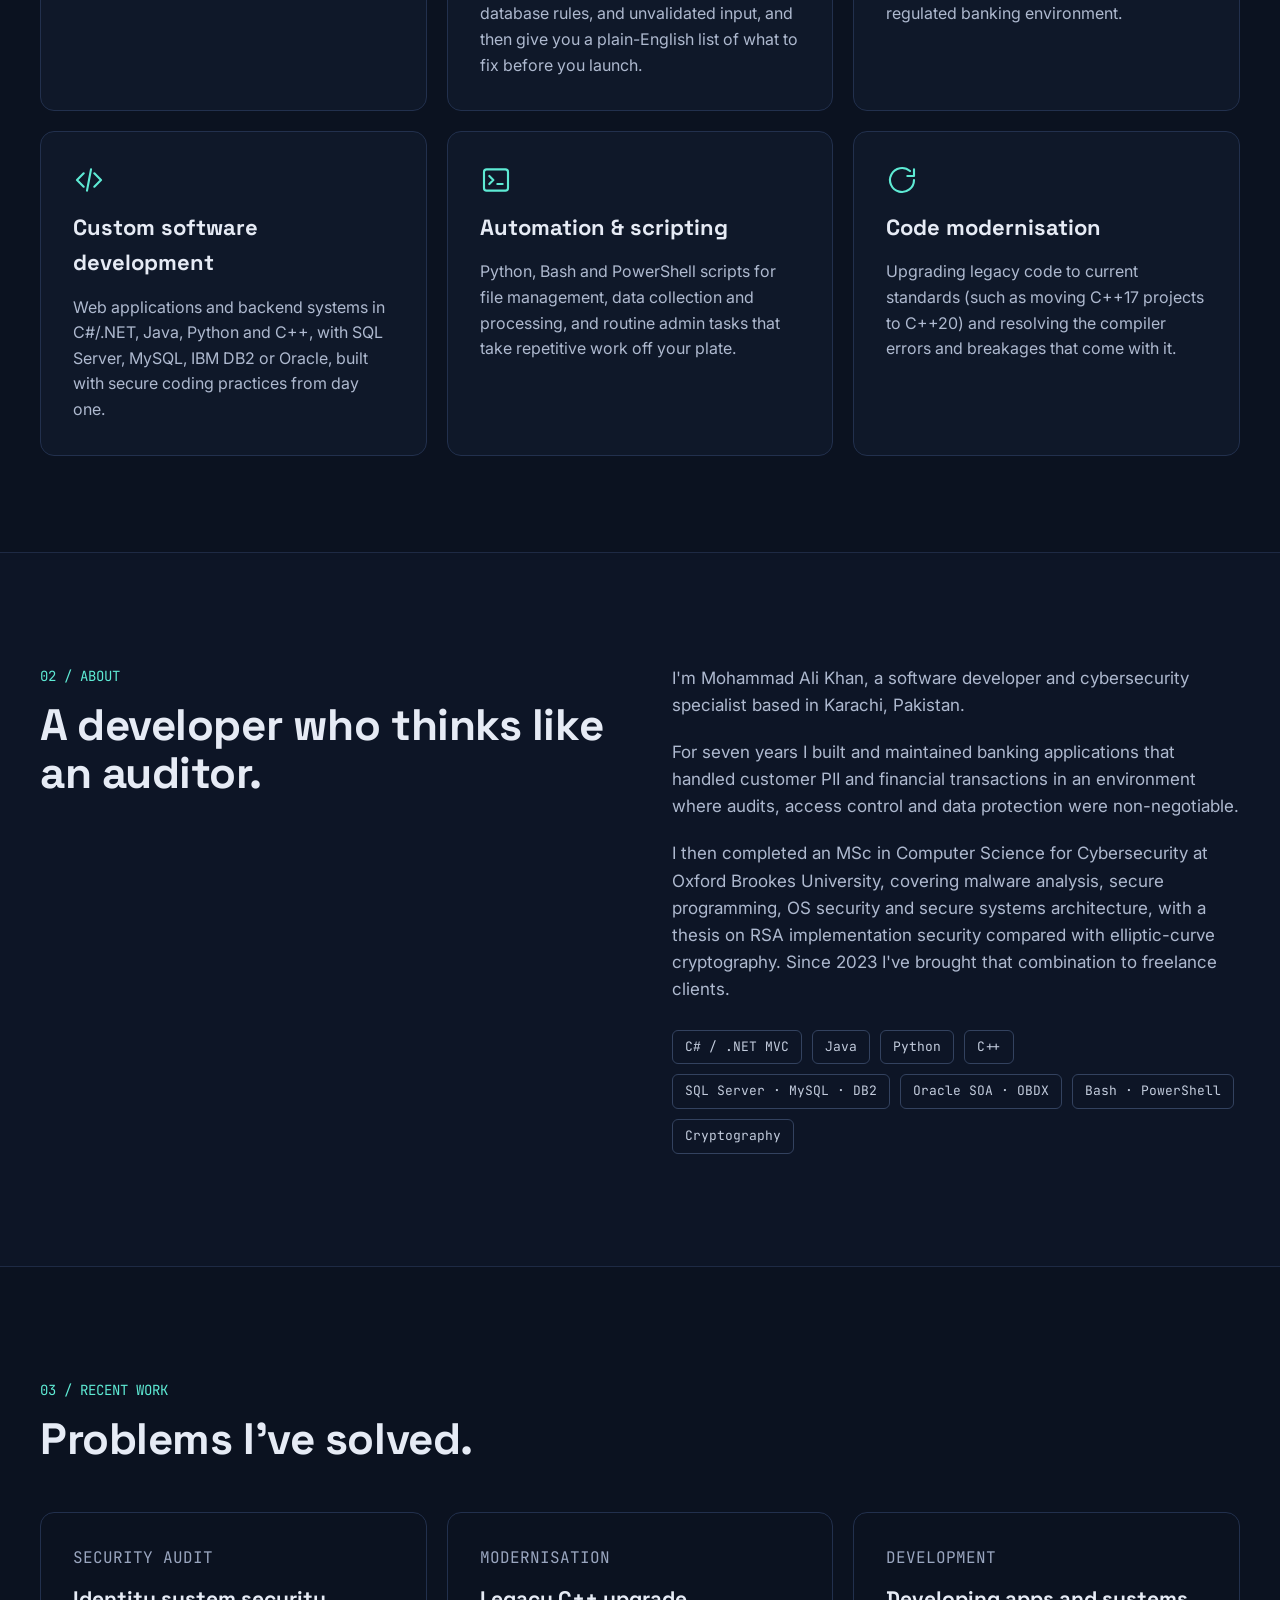
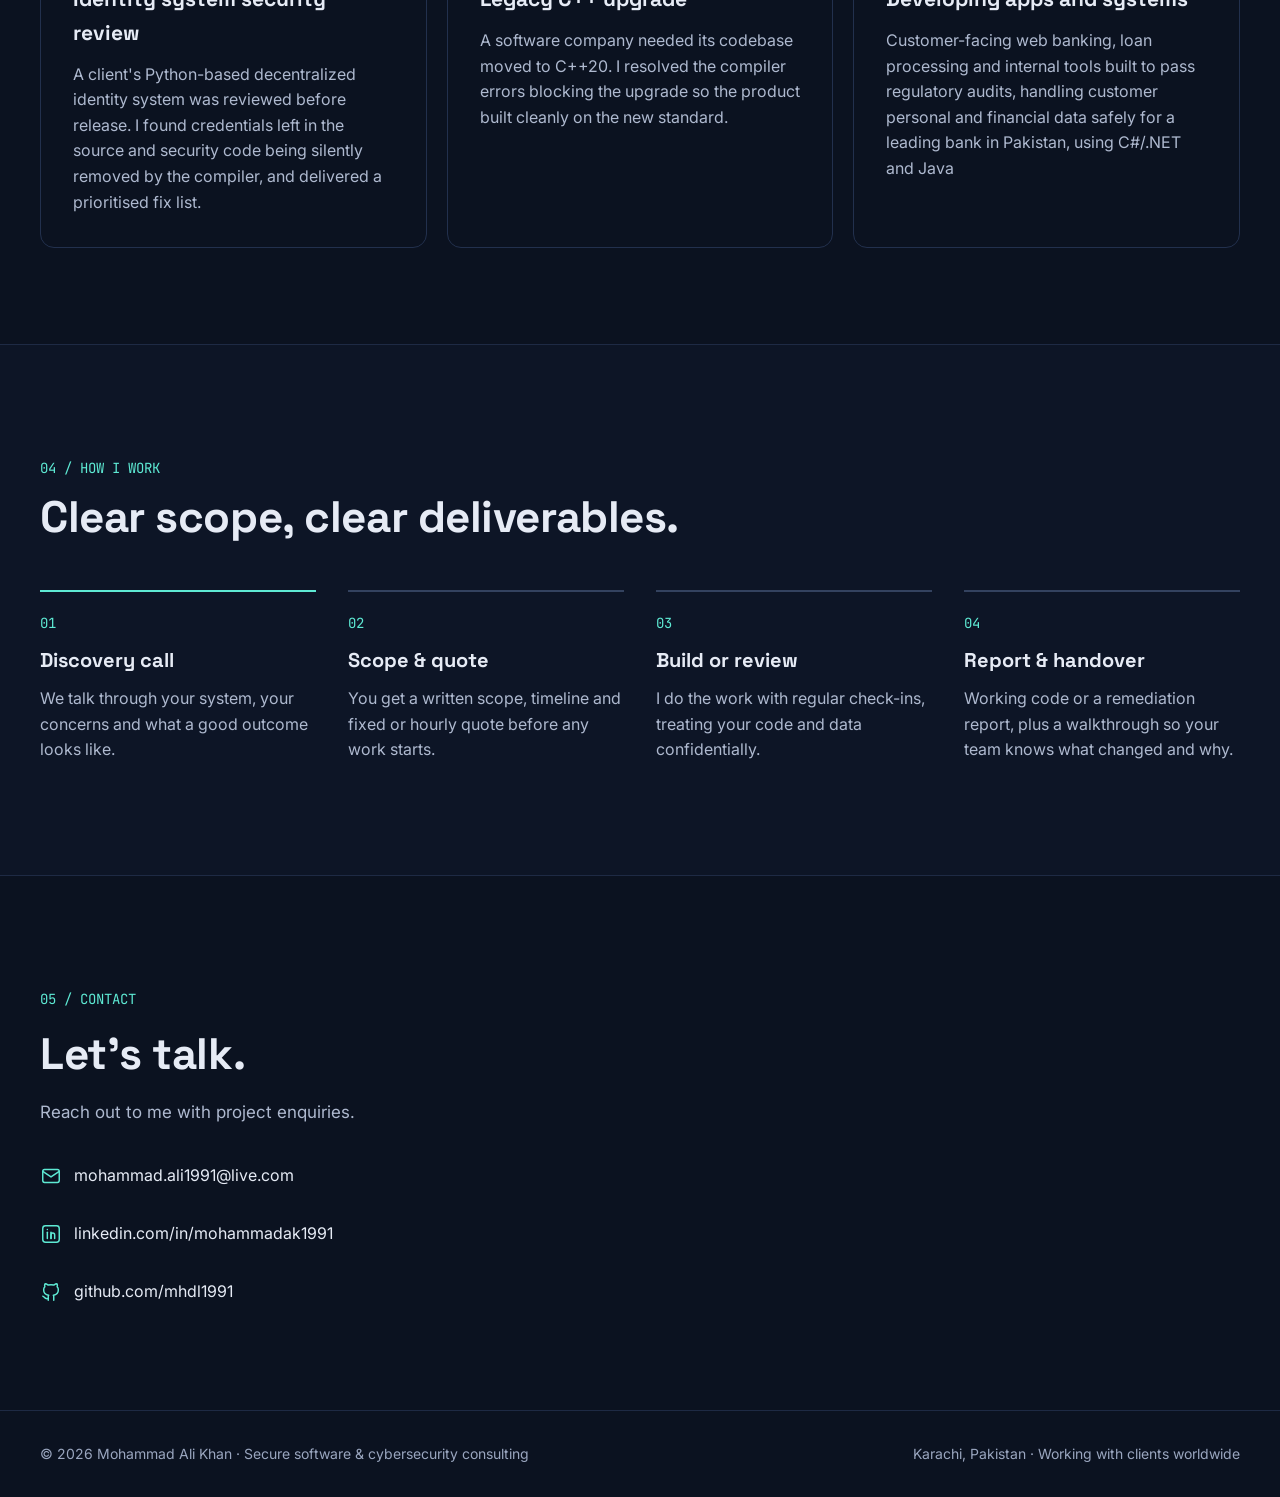
==== commit 912feaa4: "wording fix Changing Qualifications to Credentials" ====
--- a/index.html
+++ b/index.html
@@ -44,7 +44,7 @@
 	<!-- ===== Credentials ===== -->
 	<section class="credentials" aria-labelledby="cred-heading">
 	  <div class="container">
-		<p id="cred-heading" class="cred-heading">Qualifications</p>
+		<p id="cred-heading" class="cred-heading">Credentials</p>
 		<div class="credentials-grid">
 		  <div><p class="cred-value">7+ years</p><p class="cred-label">Enterprise banking software</p></div>
 		  <div><p class="cred-value">MSc Cybersecurity</p><p class="cred-label">Oxford Brookes University</p></div>
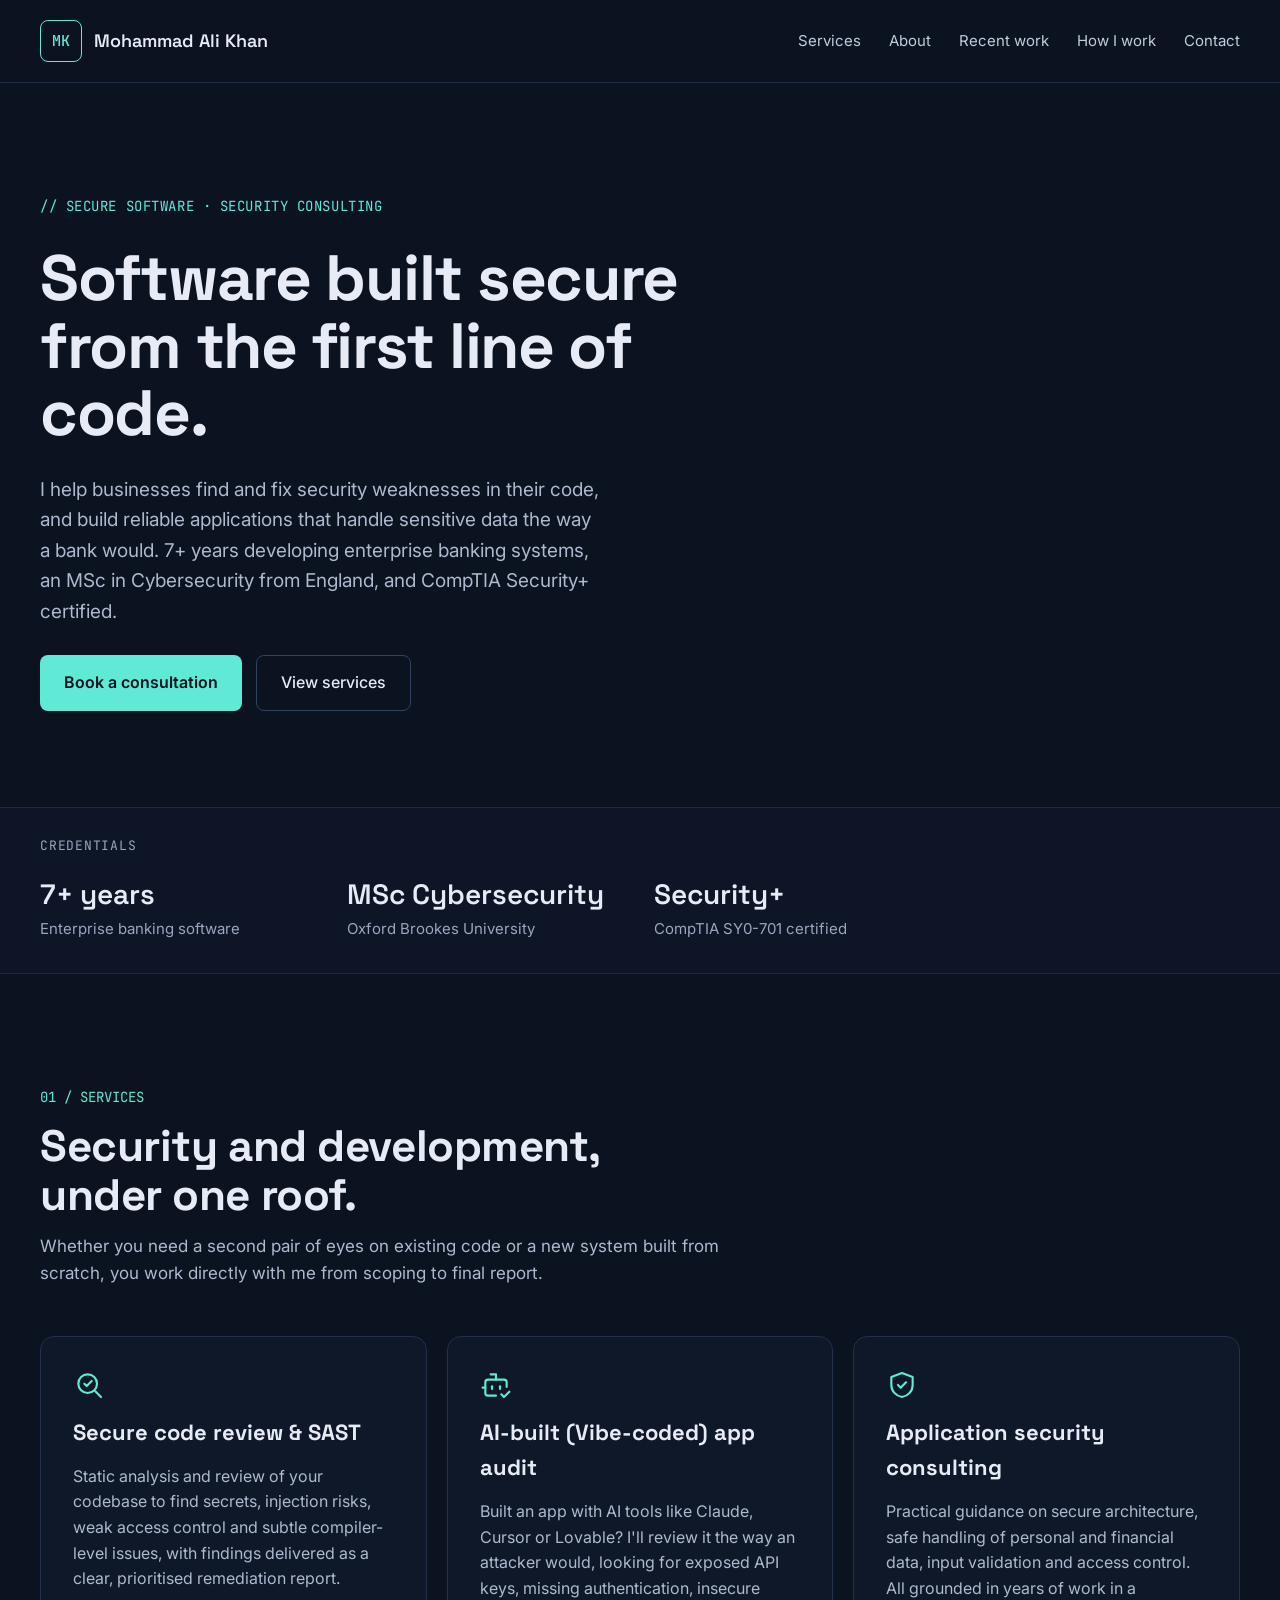
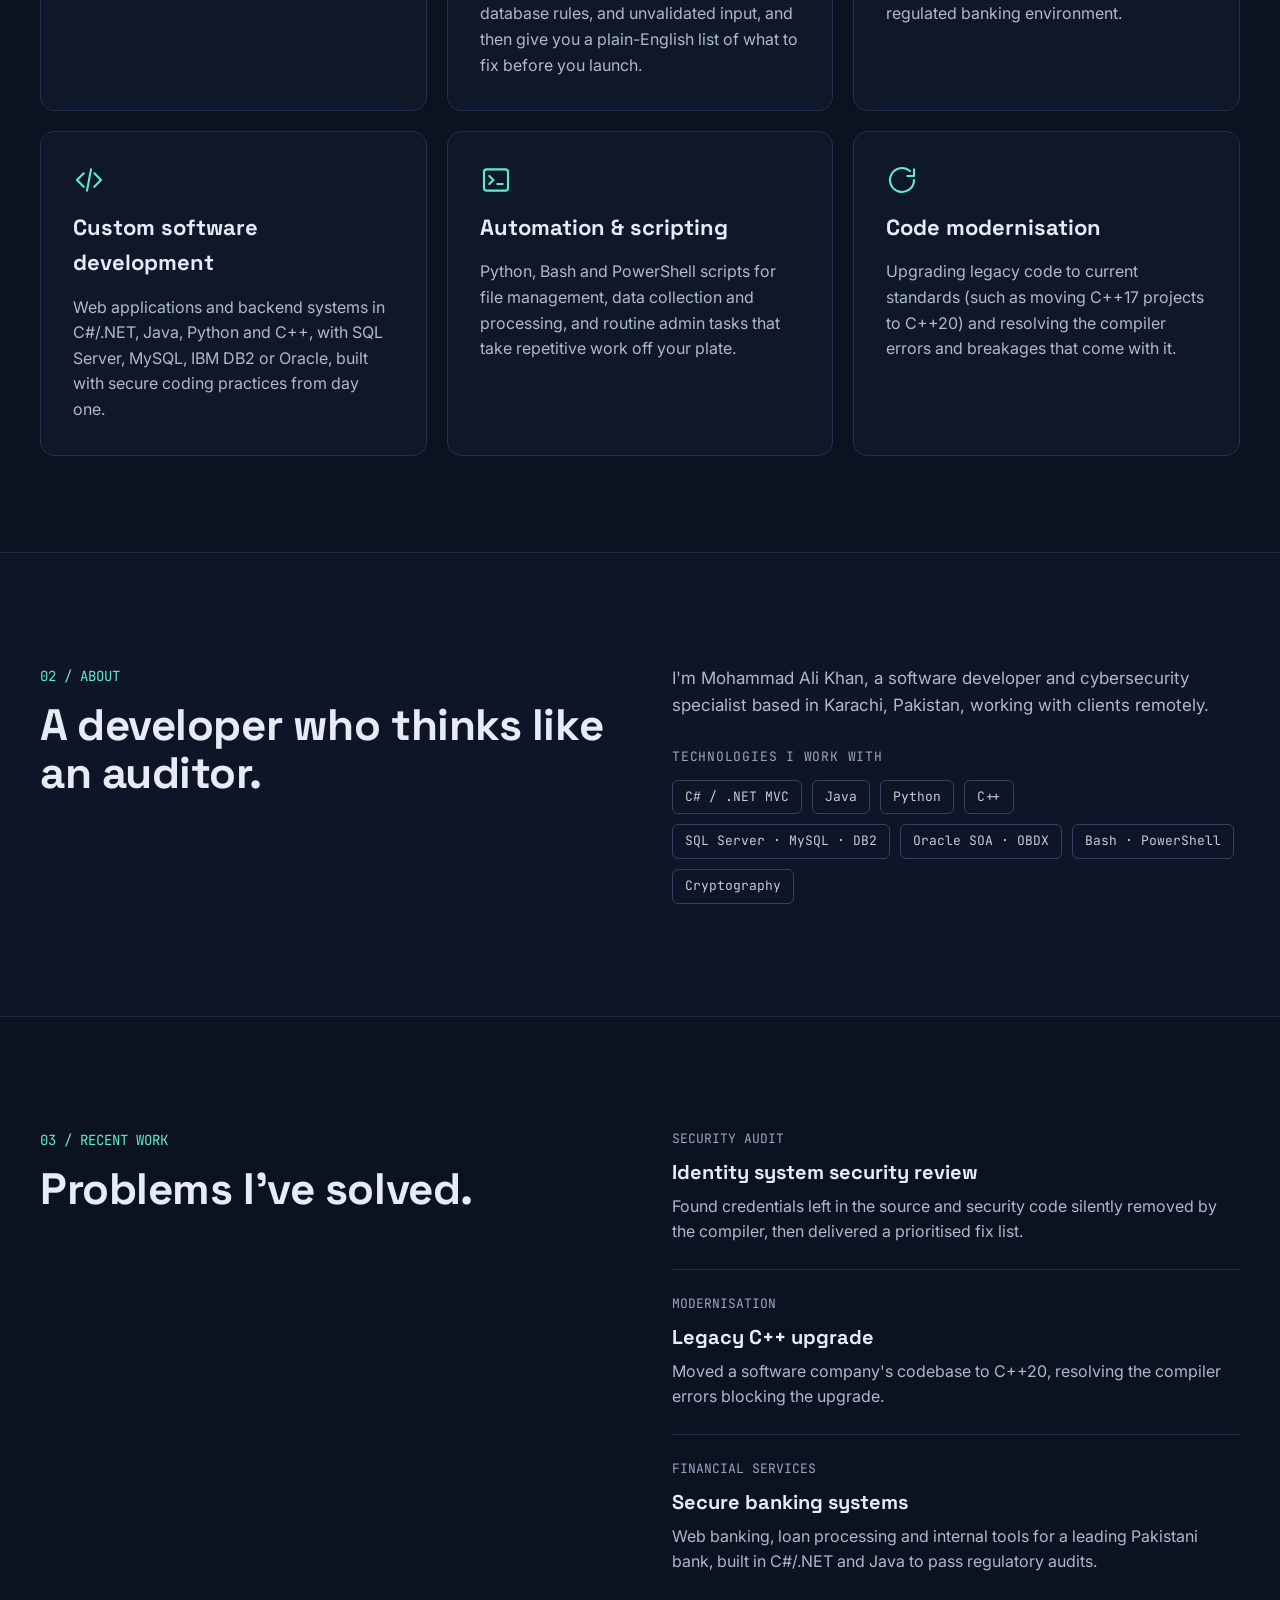
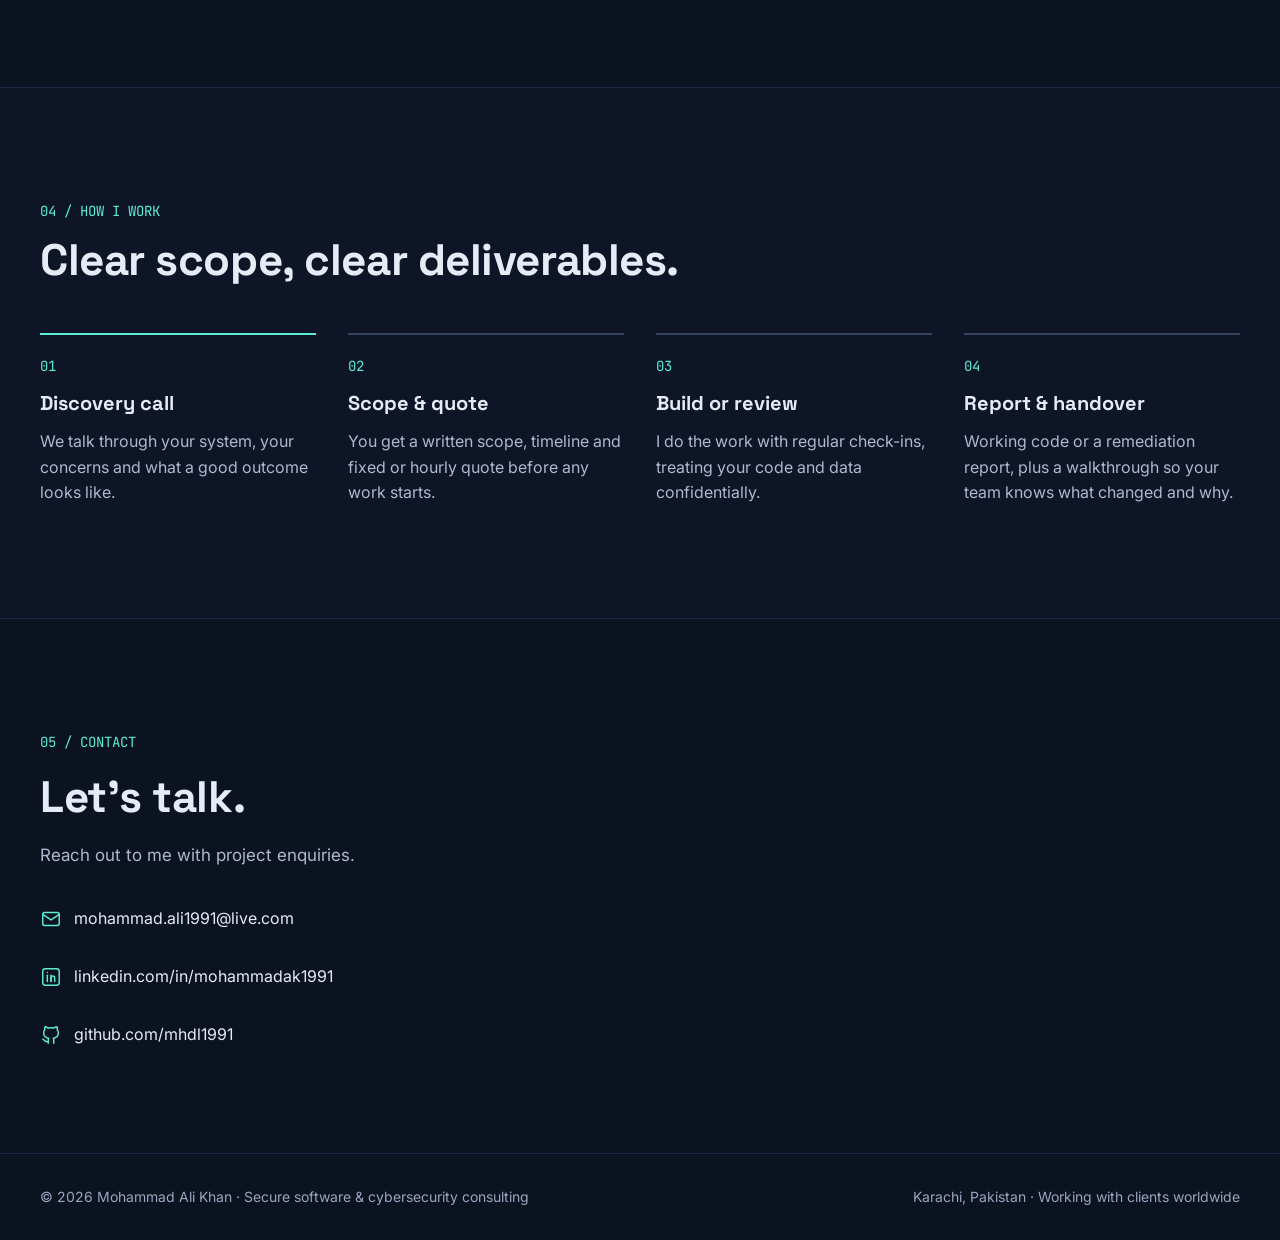
==== commit 7d6fc643: "ch-ch-ch-changes making some more" ====
--- a/index.html
+++ b/index.html
@@ -109,9 +109,8 @@
         <h2 class="section-title">A developer who thinks like an auditor.</h2>
       </div>
       <div class="about-body">
-        <p>I'm Mohammad Ali Khan, a software developer and cybersecurity specialist based in Karachi, Pakistan.</p>
-        <p>For seven years I built and maintained banking applications that handled customer PII and financial transactions in an environment where audits, access control and data protection were non-negotiable.</p>
-        <p>I then completed an MSc in Computer Science for Cybersecurity at Oxford Brookes University, covering malware analysis, secure programming, OS security and secure systems architecture, with a thesis on RSA implementation security compared with elliptic-curve cryptography. Since 2023 I've brought that combination to freelance clients.</p>
+        <p>I'm Mohammad Ali Khan, a software developer and cybersecurity specialist based in Karachi, Pakistan, working with clients remotely.</p>
+        <p class="chips-label">Technologies I work with</p>
         <div class="chips">
           <span class="chip">C# / .NET MVC</span>
           <span class="chip">Java</span>
@@ -126,34 +125,32 @@
     </div>
   </section>
 
-<!-- ===== Work ===== -->
-<section id="work" class="container section stack-lg">
-  <div class="section-head">
-    <p class="eyebrow">03 / RECENT WORK</p>
-    <h2 class="section-title">Problems I've solved.</h2>
-  </div>
-
-  <div class="card-grid">
-    <article class="card card-tight">
-      <p class="card-tag">SECURITY AUDIT</p>
-      <h3>Identity system security review</h3>
-      <p>A client's Python-based decentralized identity system was reviewed before release. I found credentials left in the source and security code being silently removed by the compiler, and delivered a prioritised fix list.</p>
-    </article>
-
-    <article class="card card-tight">
-      <p class="card-tag">MODERNISATION</p>
-      <h3>Legacy C++ upgrade</h3>
-      <p>A software company needed its codebase moved to C++20. I resolved the compiler errors blocking the upgrade so the product built cleanly on the new standard.</p>
-    </article>
-
-    <article class="card card-tight">
-      <p class="card-tag">DEVELOPMENT</p>
-      <h3>Developing apps and systems</h3>
-      <p>Customer-facing web banking, loan processing and internal tools built to pass regulatory audits, handling customer personal and financial data safely for a leading bank in Pakistan, using C#/.NET and Java</p>
-    </article>
-  </div>
-</section>
-
+  <!-- ===== Work ===== -->
+  <section id="work">
+    <div class="container two-col section-compact">
+      <div class="section-head">
+        <p class="eyebrow">03 / RECENT WORK</p>
+        <h2 class="section-title">Problems I've solved.</h2>
+      </div>
+      <ul class="work-list">
+        <li>
+          <p class="card-tag">SECURITY AUDIT</p>
+          <h3>Identity system security review</h3>
+          <p>Found credentials left in the source and security code silently removed by the compiler, then delivered a prioritised fix list.</p>
+        </li>
+        <li>
+          <p class="card-tag">MODERNISATION</p>
+          <h3>Legacy C++ upgrade</h3>
+          <p>Moved a software company's codebase to C++20, resolving the compiler errors blocking the upgrade.</p>
+        </li>
+        <li>
+          <p class="card-tag">FINANCIAL SERVICES</p>
+          <h3>Secure banking systems</h3>
+          <p>Web banking, loan processing and internal tools for a leading Pakistani bank, built in C#/.NET and Java to pass regulatory audits.</p>
+        </li>
+      </ul>
+    </div>
+  </section>
 
   <!-- ===== Process ===== -->
   <section id="process" class="section-alt">
--- a/styles.css
+++ b/styles.css
@@ -398,3 +398,42 @@
   font-size: 14px;
   color: var(--text-dim);
 }
+
+/* ---------- Compact About + Recent work ---------- */
+/* Paste at the end of styles.css */
+
+.chips-label {
+  margin-top: 8px;
+  font-family: var(--font-mono);
+  font-size: 13px;
+  letter-spacing: 0.06em;
+  text-transform: uppercase;
+  color: var(--text-dim);
+}
+.chips-label + .chips { margin-top: -8px; }
+
+.section-compact { padding-top: 112px; padding-bottom: 112px; }
+
+.work-list {
+  margin: 0;
+  padding: 0;
+  list-style: none;
+  display: flex;
+  flex-direction: column;
+}
+.work-list li {
+  display: flex;
+  flex-direction: column;
+  gap: 6px;
+  padding: 24px 0;
+  border-top: 1px solid var(--border);
+}
+.work-list li:first-child { border-top: 0; padding-top: 0; }
+.work-list li:last-child { padding-bottom: 0; }
+.work-list h3 { font-size: 20px; }
+.work-list p:not(.card-tag) { color: var(--text-muted); font-size: 16px; }
+.work-list .card-tag {
+  font-family: var(--font-mono);
+  font-size: 13px;
+  color: var(--text-dim);
+}
